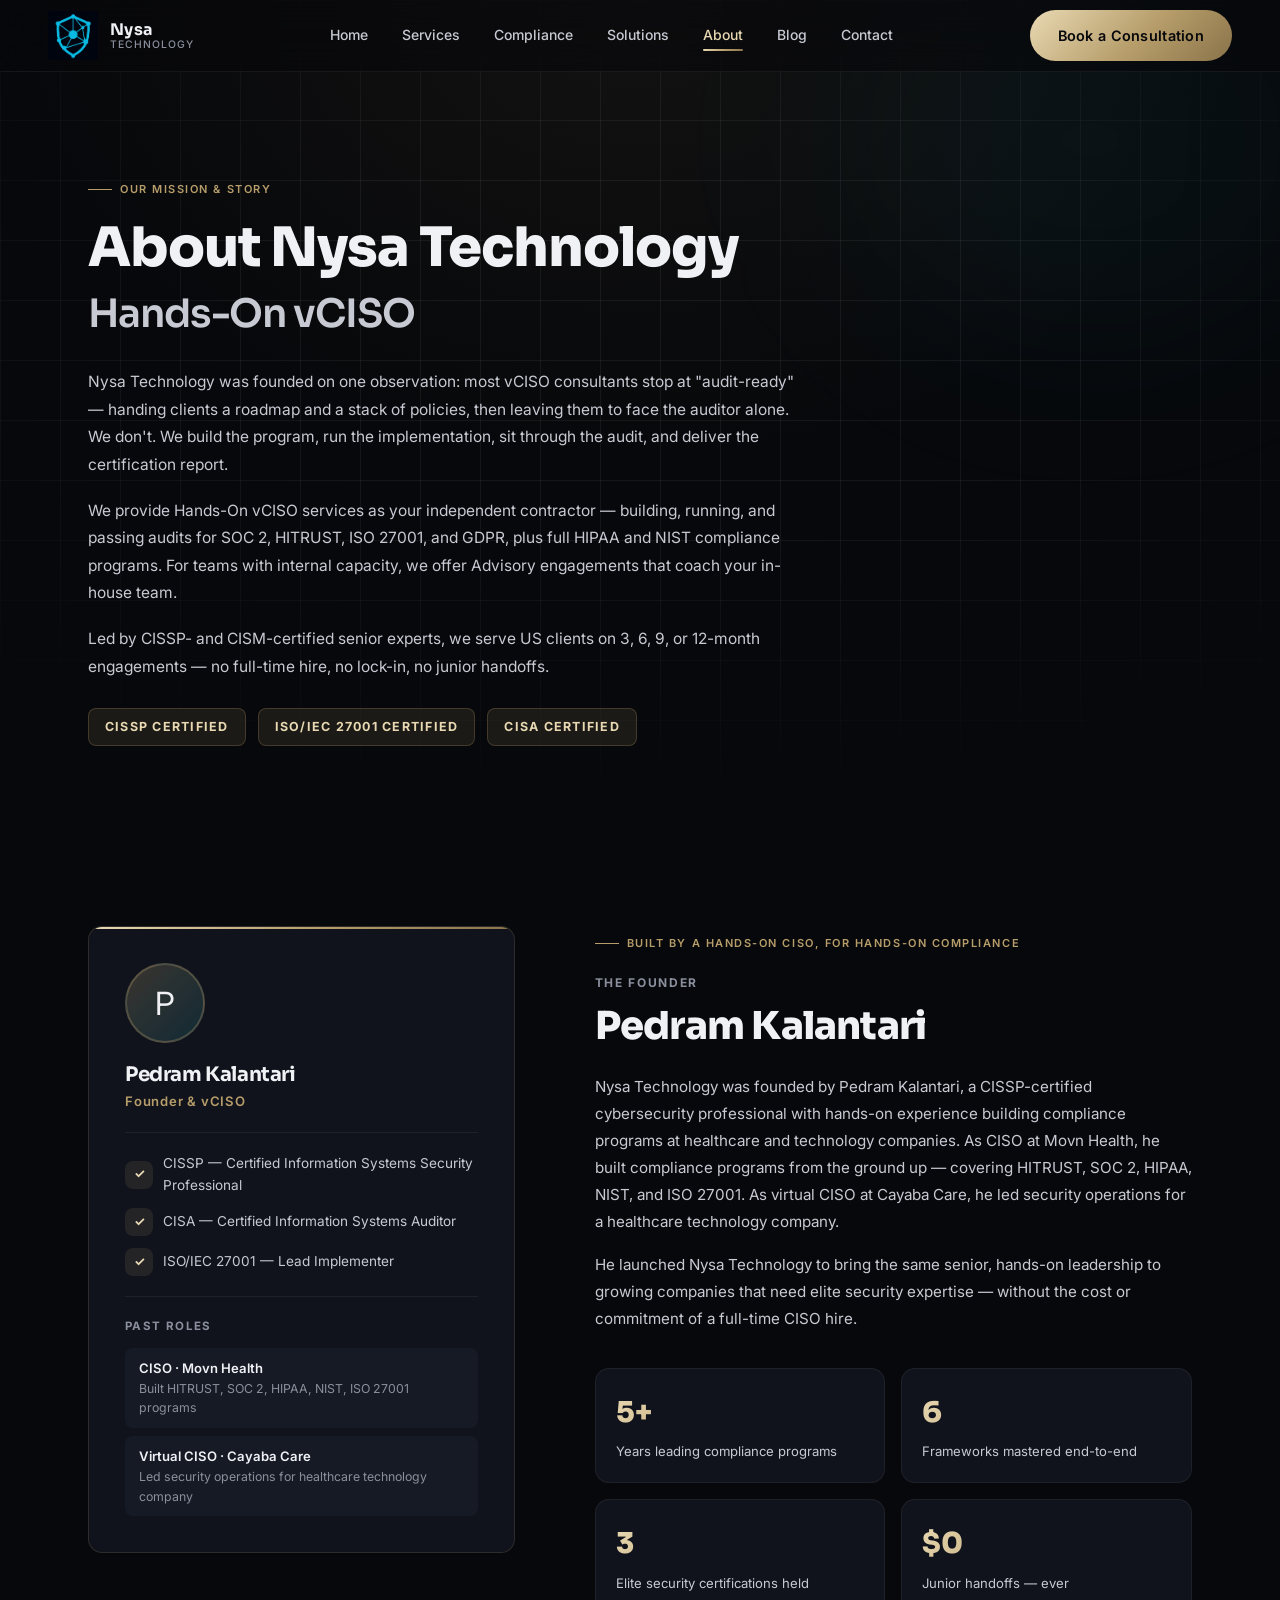
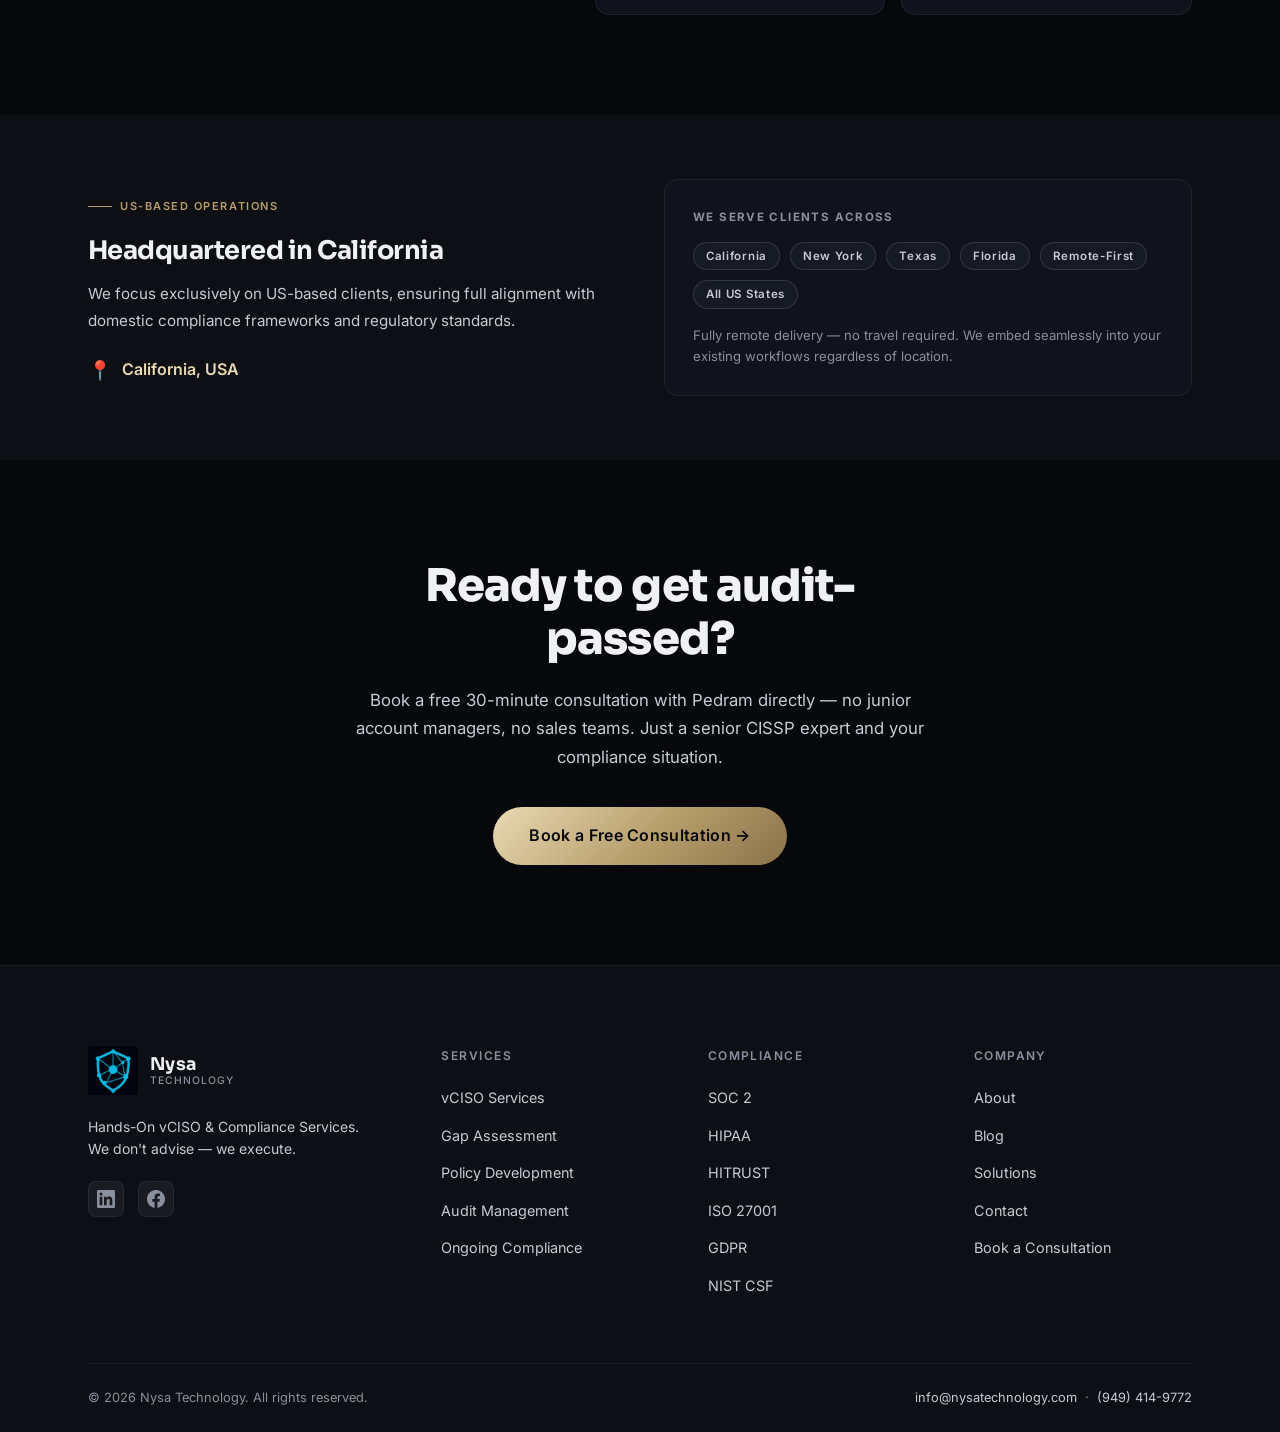
==== about.html @ 3bacd08a "Restore logo.png + keep Google Analytics" ====
<!DOCTYPE html>
<html lang="en">
<head>
<!-- Google tag (gtag.js) -->
<script async src="https://www.googletagmanager.com/gtag/js?id=G-GBKCE5B61Q"></script>
<script>
  window.dataLayer = window.dataLayer || [];
  function gtag(){dataLayer.push(arguments);}
  gtag('js', new Date());
  gtag('config', 'G-GBKCE5B61Q');
</script>
  <meta charset="UTF-8" />
  <meta name="viewport" content="width=device-width, initial-scale=1.0" />
  <title>About Nysa Technology | Hands-On vCISO &amp; Compliance</title>
  <meta name="description" content="Nysa Technology was founded by Pedram Kalantari, CISSP-certified. We build, run, and pass SOC 2, HIPAA, HITRUST, ISO 27001, GDPR, and NIST audits end-to-end." />
  <link rel="stylesheet" href="styles.css" />
  <style>
    .cert-row {
      display: flex;
      gap: 12px;
      flex-wrap: wrap;
      margin-top: 28px;
    }
    .cert-badge {
      display: inline-flex;
      align-items: center;
      gap: 8px;
      padding: 8px 16px;
      border-radius: var(--radius-sm);
      border: 1px solid rgba(182,157,106,0.25);
      background: var(--accent-soft);
      font-size: 0.78rem;
      font-weight: 700;
      letter-spacing: 0.1em;
      text-transform: uppercase;
      color: var(--accent-2);
    }
  </style>
</head>
<body>

<!-- NAV -->
<nav class="nav" id="nav">
  <div class="nav-inner">
    <a href="index.html" class="nav-logo">
      <img src="logo.png" width="50" height="50" alt="Nysa Technology" style="object-fit:contain;border-radius:4px;">
      <div class="nav-logo-text">
        <span class="nav-logo-name">Nysa</span>
        <span class="nav-logo-sub">Technology</span>
      </div>
    </a>
    <div class="nav-links">
            <a href="index.html" class="nav-link">Home</a>
      <a href="services.html" class="nav-link">Services</a>
      <a href="compliance.html" class="nav-link">Compliance</a>
      <a href="partners.html" class="nav-link">Solutions</a>
      <a href="about.html" class="nav-link">About</a>
      <a href="blog.html" class="nav-link">Blog</a>
      <a href="contact.html" class="nav-link">Contact</a>
    </div>
    <div class="nav-cta">
      <a href="https://calendly.com/pedrambk" target="_blank" rel="noopener" class="btn btn-primary">Book a Consultation</a>
    </div>
    <div class="nav-hamburger" id="hamburger">
      <span></span><span></span><span></span>
    </div>
  </div>
</nav>

<div class="nav-mobile" id="mobileNav">
        <a href="index.html" class="nav-link">Home</a>
      <a href="services.html" class="nav-link">Services</a>
      <a href="compliance.html" class="nav-link">Compliance</a>
      <a href="partners.html" class="nav-link">Solutions</a>
      <a href="about.html" class="nav-link">About</a>
      <a href="blog.html" class="nav-link">Blog</a>
      <a href="contact.html" class="nav-link">Contact</a>
  <a href="https://calendly.com/pedrambk" target="_blank" rel="noopener" class="btn btn-primary">Book a Consultation</a>
</div>

<!-- ============================================================
     PAGE HERO
     ============================================================ -->
<div class="page-hero">
  <div class="page-hero-bg"></div>
  <div class="hero-bg-grid"></div>
  <div class="hero-glow" style="width:500px;height:400px;background:rgba(34,211,238,0.04);top:-60px;right:-60px;filter:blur(100px);position:absolute;z-index:0;"></div>
  <div class="container">
    <div class="page-hero-inner" style="max-width:800px;">
      <div class="label reveal">Our Mission &amp; Story</div>
      <h1 class="reveal delay-1" style="font-size:clamp(2rem,4.5vw,3.4rem);font-weight:800;margin-bottom:28px;line-height:1.12;">
        About Nysa Technology<br>
        <span style="color:var(--text-dim);font-weight:600;font-size:0.72em;">Hands-On vCISO</span>
      </h1>
      <div style="display:flex;flex-direction:column;gap:18px;max-width:720px;">
        <p class="reveal delay-2" style="color:var(--text-dim);font-size:0.97rem;line-height:1.78;">Nysa Technology was founded on one observation: most vCISO consultants stop at "audit-ready" — handing clients a roadmap and a stack of policies, then leaving them to face the auditor alone. We don't. We build the program, run the implementation, sit through the audit, and deliver the certification report.</p>
        <p class="reveal delay-3" style="color:var(--text-dim);font-size:0.97rem;line-height:1.78;">We provide Hands-On vCISO services as your independent contractor — building, running, and passing audits for SOC 2, HITRUST, ISO 27001, and GDPR, plus full HIPAA and NIST compliance programs. For teams with internal capacity, we offer Advisory engagements that coach your in-house team.</p>
        <p class="reveal delay-4" style="color:var(--text-dim);font-size:0.97rem;line-height:1.78;">Led by CISSP- and CISM-certified senior experts, we serve US clients on 3, 6, 9, or 12-month engagements — no full-time hire, no lock-in, no junior handoffs.</p>
      </div>
      <div class="cert-row reveal delay-4">
        <span class="cert-badge">CISSP Certified</span>
        <span class="cert-badge">ISO/IEC 27001 Certified</span>
        <span class="cert-badge">CISA Certified</span>
      </div>
    </div>
  </div>
</div>

<!-- ============================================================
     THE FOUNDER
     ============================================================ -->
<section class="section">
  <div class="container">
    <div style="display:grid;grid-template-columns:1fr 1.4fr;gap:80px;align-items:start;">

      <!-- Founder Card -->
      <div class="reveal-left">
        <div style="background:var(--bg-card);border:1px solid rgba(182,157,106,0.18);border-radius:var(--radius);padding:36px;position:relative;overflow:hidden;">
          <div style="position:absolute;top:0;left:0;right:0;height:2px;background:var(--accent-grad);"></div>

          <!-- Avatar placeholder -->
          <div style="width:80px;height:80px;border-radius:50%;background:linear-gradient(135deg,rgba(182,157,106,0.25),rgba(34,211,238,0.12));border:2px solid rgba(182,157,106,0.3);display:flex;align-items:center;justify-content:center;font-size:2rem;margin-bottom:20px;">
            P
          </div>

          <h3 style="font-size:1.25rem;font-weight:700;margin-bottom:4px;">Pedram Kalantari</h3>
          <p style="font-size:0.82rem;color:var(--accent);font-weight:600;letter-spacing:0.06em;margin-bottom:20px;">Founder &amp; vCISO</p>

          <div style="display:flex;flex-direction:column;gap:12px;padding-top:20px;border-top:1px solid var(--line);">
            <div style="display:flex;align-items:center;gap:10px;">
              <div style="width:28px;height:28px;border-radius:var(--radius-sm);background:var(--accent-soft);display:flex;align-items:center;justify-content:center;font-size:0.8rem;color:var(--accent-2);font-weight:700;flex-shrink:0;">✓</div>
              <span style="font-size:0.85rem;color:var(--text-dim);">CISSP — Certified Information Systems Security Professional</span>
            </div>
            <div style="display:flex;align-items:center;gap:10px;">
              <div style="width:28px;height:28px;border-radius:var(--radius-sm);background:var(--accent-soft);display:flex;align-items:center;justify-content:center;font-size:0.8rem;color:var(--accent-2);font-weight:700;flex-shrink:0;">✓</div>
              <span style="font-size:0.85rem;color:var(--text-dim);">CISA — Certified Information Systems Auditor</span>
            </div>
            <div style="display:flex;align-items:center;gap:10px;">
              <div style="width:28px;height:28px;border-radius:var(--radius-sm);background:var(--accent-soft);display:flex;align-items:center;justify-content:center;font-size:0.8rem;color:var(--accent-2);font-weight:700;flex-shrink:0;">✓</div>
              <span style="font-size:0.85rem;color:var(--text-dim);">ISO/IEC 27001 — Lead Implementer</span>
            </div>
          </div>

          <div style="margin-top:20px;padding-top:20px;border-top:1px solid var(--line);">
            <div style="font-size:0.72rem;font-weight:700;letter-spacing:0.12em;text-transform:uppercase;color:var(--muted);margin-bottom:12px;">Past Roles</div>
            <div style="display:flex;flex-direction:column;gap:8px;">
              <div style="background:var(--bg-card-2);border-radius:var(--radius-sm);padding:10px 14px;">
                <div style="font-size:0.82rem;font-weight:600;color:var(--text);">CISO · Movn Health</div>
                <div style="font-size:0.77rem;color:var(--muted);">Built HITRUST, SOC 2, HIPAA, NIST, ISO 27001 programs</div>
              </div>
              <div style="background:var(--bg-card-2);border-radius:var(--radius-sm);padding:10px 14px;">
                <div style="font-size:0.82rem;font-weight:600;color:var(--text);">Virtual CISO · Cayaba Care</div>
                <div style="font-size:0.77rem;color:var(--muted);">Led security operations for healthcare technology company</div>
              </div>
            </div>
          </div>
        </div>
      </div>

      <!-- Story -->
      <div class="reveal-right delay-1">
        <div class="label">Built by a Hands-On CISO, for Hands-On Compliance</div>
        <div style="font-size:0.75rem;font-weight:700;letter-spacing:0.14em;text-transform:uppercase;color:var(--muted);margin-bottom:12px;">The Founder</div>
        <h2 style="font-size:clamp(1.8rem,3vw,2.4rem);font-weight:800;margin-bottom:24px;">Pedram Kalantari</h2>

        <div style="display:flex;flex-direction:column;gap:16px;">
          <p style="color:var(--text-dim);font-size:0.95rem;line-height:1.78;">Nysa Technology was founded by Pedram Kalantari, a CISSP-certified cybersecurity professional with hands-on experience building compliance programs at healthcare and technology companies. As CISO at Movn Health, he built compliance programs from the ground up — covering HITRUST, SOC 2, HIPAA, NIST, and ISO 27001. As virtual CISO at Cayaba Care, he led security operations for a healthcare technology company.</p>
          <p style="color:var(--text-dim);font-size:0.95rem;line-height:1.78;">He launched Nysa Technology to bring the same senior, hands-on leadership to growing companies that need elite security expertise — without the cost or commitment of a full-time CISO hire.</p>
        </div>

        <div style="margin-top:36px;display:grid;grid-template-columns:1fr 1fr;gap:16px;">
          <div style="background:var(--bg-card);border:1px solid var(--line);border-radius:var(--radius);padding:20px;">
            <div style="font-size:1.8rem;font-weight:800;font-family:'Sora',sans-serif;background:var(--accent-grad);-webkit-background-clip:text;-webkit-text-fill-color:transparent;background-clip:text;margin-bottom:6px;">5+</div>
            <div style="font-size:0.82rem;color:var(--text-dim);">Years leading compliance programs</div>
          </div>
          <div style="background:var(--bg-card);border:1px solid var(--line);border-radius:var(--radius);padding:20px;">
            <div style="font-size:1.8rem;font-weight:800;font-family:'Sora',sans-serif;background:var(--accent-grad);-webkit-background-clip:text;-webkit-text-fill-color:transparent;background-clip:text;margin-bottom:6px;">6</div>
            <div style="font-size:0.82rem;color:var(--text-dim);">Frameworks mastered end-to-end</div>
          </div>
          <div style="background:var(--bg-card);border:1px solid var(--line);border-radius:var(--radius);padding:20px;">
            <div style="font-size:1.8rem;font-weight:800;font-family:'Sora',sans-serif;background:var(--accent-grad);-webkit-background-clip:text;-webkit-text-fill-color:transparent;background-clip:text;margin-bottom:6px;">3</div>
            <div style="font-size:0.82rem;color:var(--text-dim);">Elite security certifications held</div>
          </div>
          <div style="background:var(--bg-card);border:1px solid var(--line);border-radius:var(--radius);padding:20px;">
            <div style="font-size:1.8rem;font-weight:800;font-family:'Sora',sans-serif;background:var(--accent-grad);-webkit-background-clip:text;-webkit-text-fill-color:transparent;background-clip:text;margin-bottom:6px;">$0</div>
            <div style="font-size:0.82rem;color:var(--text-dim);">Junior handoffs — ever</div>
          </div>
        </div>
      </div>
    </div>
  </div>
</section>

<!-- ============================================================
     LOCATION
     ============================================================ -->
<section class="section-sm bg-elev">
  <div class="container">
    <div style="display:grid;grid-template-columns:1fr 1fr;gap:48px;align-items:center;">
      <div class="reveal-left">
        <div class="label">US-Based Operations</div>
        <h2 style="font-size:1.6rem;font-weight:700;margin-bottom:16px;">Headquartered in California</h2>
        <p style="color:var(--text-dim);font-size:0.95rem;line-height:1.75;">We focus exclusively on US-based clients, ensuring full alignment with domestic compliance frameworks and regulatory standards.</p>
        <div style="margin-top:20px;display:flex;align-items:center;gap:10px;">
          <span style="font-size:1.2rem;">📍</span>
          <span style="color:var(--accent-2);font-weight:600;">California, USA</span>
        </div>
      </div>
      <div class="reveal-right delay-1">
        <div style="background:var(--bg-card);border:1px solid var(--line);border-radius:var(--radius);padding:28px;">
          <div style="font-size:0.72rem;font-weight:700;letter-spacing:0.12em;text-transform:uppercase;color:var(--muted);margin-bottom:16px;">We Serve Clients Across</div>
          <div style="display:flex;gap:10px;flex-wrap:wrap;">
            <span class="tag">California</span>
            <span class="tag">New York</span>
            <span class="tag">Texas</span>
            <span class="tag">Florida</span>
            <span class="tag">Remote-First</span>
            <span class="tag">All US States</span>
          </div>
          <p style="color:var(--muted);font-size:0.82rem;margin-top:16px;line-height:1.6;">Fully remote delivery — no travel required. We embed seamlessly into your existing workflows regardless of location.</p>
        </div>
      </div>
    </div>
  </div>
</section>

<!-- ============================================================
     FINAL CTA
     ============================================================ -->
<section class="section" style="text-align:center;">
  <div class="container">
    <div style="max-width:600px;margin:0 auto;">
      <h2 class="section-title reveal" style="font-size:clamp(2rem,4vw,2.8rem);">Ready to get audit-passed?</h2>
      <p class="section-sub reveal delay-1" style="text-align:center;margin:0 auto 36px;">Book a free 30-minute consultation with Pedram directly — no junior account managers, no sales teams. Just a senior CISSP expert and your compliance situation.</p>
      <div class="reveal delay-2">
        <a href="https://calendly.com/pedrambk" target="_blank" rel="noopener" class="btn btn-primary" style="font-size:1rem;padding:16px 36px;">Book a Free Consultation →</a>
      </div>
    </div>
  </div>
</section>

<!-- FOOTER -->
<footer class="footer">
  <div class="container">
    <div class="footer-top">
      <div class="footer-brand">
        <div class="footer-logo">
          <img src="logo.png" width="50" height="50" alt="Nysa Technology" style="object-fit:contain;border-radius:4px;">
          <div class="footer-logo-text nav-logo-text">
            <span class="nav-logo-name">Nysa</span>
            <span class="nav-logo-sub">Technology</span>
          </div>
        </div>
        <p class="footer-tagline">Hands-On vCISO &amp; Compliance Services. We don't advise — we execute.</p>
        <div class="footer-social">
          <a href="https://www.linkedin.com/company/nysatech" target="_blank" rel="noopener" aria-label="LinkedIn" class="social-icon">
            <svg width="18" height="18" viewBox="0 0 24 24" fill="currentColor"><path d="M20.447 20.452h-3.554v-5.569c0-1.328-.027-3.037-1.852-3.037-1.853 0-2.136 1.445-2.136 2.939v5.667H9.351V9h3.414v1.561h.046c.477-.9 1.637-1.85 3.37-1.85 3.601 0 4.267 2.37 4.267 5.455v6.286zM5.337 7.433a2.062 2.062 0 0 1-2.063-2.065 2.064 2.064 0 1 1 2.063 2.065zm1.782 13.019H3.555V9h3.564v11.452zM22.225 0H1.771C.792 0 0 .774 0 1.729v20.542C0 23.227.792 24 1.771 24h20.451C23.2 24 24 23.227 24 22.271V1.729C24 .774 23.2 0 22.222 0h.003z"/></svg>
          </a>
          <a href="#" aria-label="Facebook" class="social-icon">
            <svg width="18" height="18" viewBox="0 0 24 24" fill="currentColor"><path d="M24 12.073c0-6.627-5.373-12-12-12s-12 5.373-12 12c0 5.99 4.388 10.954 10.125 11.854v-8.385H7.078v-3.47h3.047V9.43c0-3.007 1.792-4.669 4.533-4.669 1.312 0 2.686.235 2.686.235v2.953H15.83c-1.491 0-1.956.925-1.956 1.874v2.25h3.328l-.532 3.47h-2.796v8.385C19.612 23.027 24 18.062 24 12.073z"/></svg>
          </a>
        </div>
      </div>
      <div class="footer-col">
        <div class="footer-col-title">Services</div>
        <ul>
          <li><a href="services.html">vCISO Services</a></li>
          <li><a href="services.html">Gap Assessment</a></li>
          <li><a href="services.html">Policy Development</a></li>
          <li><a href="services.html">Audit Management</a></li>
          <li><a href="services.html">Ongoing Compliance</a></li>
        </ul>
      </div>
      <div class="footer-col">
        <div class="footer-col-title">Compliance</div>
        <ul>
          <li><a href="compliance.html">SOC 2</a></li>
          <li><a href="compliance.html">HIPAA</a></li>
          <li><a href="compliance.html">HITRUST</a></li>
          <li><a href="compliance.html">ISO 27001</a></li>
          <li><a href="compliance.html">GDPR</a></li>
          <li><a href="compliance.html">NIST CSF</a></li>
        </ul>
      </div>
      <div class="footer-col">
        <div class="footer-col-title">Company</div>
        <ul>
          <li><a href="about.html">About</a></li>
          <li><a href="blog.html">Blog</a></li>
          <li><a href="partners.html">Solutions</a></li>
          <li><a href="contact.html">Contact</a></li>
          <li><a href="https://calendly.com/pedrambk" target="_blank" rel="noopener">Book a Consultation</a></li>
        </ul>
      </div>
    </div>
    <div class="footer-bottom">
      <p class="footer-copy">© 2026 Nysa Technology. All rights reserved.</p>
      <p class="footer-contact">
        <a href="mailto:info@nysatechnology.com">info@nysatechnology.com</a>
        &nbsp;·&nbsp;
        <a href="tel:9494149772">(949) 414-9772</a>
      </p>
    </div>
  </div>
</footer>

<script src="main.js"></script>
</body>
</html>
---- styles.css ----
/* =============================================
   NYSA TECHNOLOGY — SHARED STYLES
   ============================================= */

@import url('https://fonts.googleapis.com/css2?family=Sora:wght@400;600;700;800&family=Inter:wght@300;400;500;600&display=swap');

:root {
  --bg: #07080b;
  --bg-elev: #0d0f15;
  --bg-card: #10131c;
  --bg-card-2: #161a25;
  --line: rgba(255,255,255,0.06);
  --line-strong: rgba(255,255,255,0.12);
  --text: #f0f1f5;
  --text-dim: #c7cad3;
  --muted: #8a8f9d;
  --accent: #b69d6a;
  --accent-2: #e9d9b3;
  --accent-soft: rgba(182,157,106,0.12);
  --accent-grad: linear-gradient(135deg, #e9d9b3 0%, #b69d6a 55%, #8a734a 100%);
  --cyan: #22d3ee;
  --radius: 14px;
  --radius-sm: 8px;
  --ease: cubic-bezier(0.2,0.7,0.2,1);
  --maxw: 1200px;
}

*, *::before, *::after { box-sizing: border-box; margin: 0; padding: 0; }

html { scroll-behavior: smooth; font-size: 16px; }

body {
  background: var(--bg);
  color: var(--text);
  font-family: 'Inter', sans-serif;
  font-weight: 400;
  line-height: 1.6;
  overflow-x: hidden;
}

h1,h2,h3,h4,h5,h6 {
  font-family: 'Sora', sans-serif;
  line-height: 1.18;
  letter-spacing: -0.02em;
}

a { color: inherit; text-decoration: none; }
img { max-width: 100%; display: block; }
button { cursor: pointer; border: none; background: none; font-family: inherit; }
ul { list-style: none; }

/* =============================================
   UTILITY
   ============================================= */
.container {
  max-width: var(--maxw);
  margin: 0 auto;
  padding: 0 48px;
}

.section { padding: 100px 0; }
.section-sm { padding: 64px 0; }

.label {
  display: inline-flex;
  align-items: center;
  gap: 8px;
  font-family: 'Inter', sans-serif;
  font-size: 11px;
  font-weight: 600;
  letter-spacing: 0.14em;
  text-transform: uppercase;
  color: var(--accent);
  margin-bottom: 20px;
}
.label::before {
  content: '';
  display: inline-block;
  width: 24px;
  height: 1px;
  background: var(--accent);
}

.section-title {
  font-size: clamp(2rem, 4vw, 3rem);
  font-weight: 800;
  color: var(--text);
  margin-bottom: 20px;
}

.section-sub {
  font-size: 1.05rem;
  color: var(--text-dim);
  max-width: 680px;
  line-height: 1.7;
}

.gold { color: var(--accent-2); }
.gold-grad {
  background: var(--accent-grad);
  -webkit-background-clip: text;
  -webkit-text-fill-color: transparent;
  background-clip: text;
}
.cyan { color: var(--cyan); }

/* =============================================
   BUTTONS
   ============================================= */
.btn {
  display: inline-flex;
  align-items: center;
  gap: 8px;
  padding: 14px 28px;
  border-radius: 50px;
  font-family: 'Inter', sans-serif;
  font-size: 0.9rem;
  font-weight: 600;
  letter-spacing: 0.02em;
  transition: all 0.3s var(--ease);
  position: relative;
  overflow: hidden;
}

.btn-primary {
  background: var(--accent-grad);
  color: #07080b;
}
.btn-primary:hover {
  transform: translateY(-2px);
  box-shadow: 0 12px 36px rgba(182,157,106,0.35);
}

.btn-ghost {
  border: 1px solid var(--line-strong);
  color: var(--text-dim);
  background: transparent;
}
.btn-ghost:hover {
  border-color: var(--accent);
  color: var(--accent-2);
  transform: translateY(-2px);
  box-shadow: 0 8px 24px rgba(182,157,106,0.12);
}

.btn-outline {
  border: 1px solid var(--accent);
  color: var(--accent-2);
  background: transparent;
}
.btn-outline:hover {
  background: var(--accent-soft);
  transform: translateY(-2px);
  box-shadow: 0 8px 24px rgba(182,157,106,0.18);
}

/* =============================================
   NAVIGATION
   ============================================= */
.nav {
  position: fixed;
  top: 0; left: 0; right: 0;
  z-index: 1000;
  height: 72px;
  display: flex;
  align-items: center;
  padding: 0 48px;
  border-bottom: 1px solid var(--line);
  background: rgba(7,8,11,0.6);
  backdrop-filter: blur(20px);
  -webkit-backdrop-filter: blur(20px);
  transition: background 0.4s var(--ease), border-color 0.4s var(--ease);
}

.nav.scrolled {
  background: rgba(7,8,11,0.95);
  border-color: var(--line-strong);
}

.nav-inner {
  display: flex;
  align-items: center;
  width: 100%;
  max-width: var(--maxw);
  margin: 0 auto;
}

.nav-logo {
  display: flex;
  align-items: center;
  gap: 12px;
  flex-shrink: 0;
  text-decoration: none;
}

.nav-logo svg { width: 36px; height: 36px; }

.nav-logo-text {
  display: flex;
  flex-direction: column;
  line-height: 1.1;
}

.nav-logo-name {
  font-family: 'Sora', sans-serif;
  font-weight: 700;
  font-size: 1rem;
  color: var(--text);
  letter-spacing: 0.02em;
}

.nav-logo-sub {
  font-family: 'Inter', sans-serif;
  font-size: 0.65rem;
  font-weight: 500;
  color: var(--muted);
  letter-spacing: 0.1em;
  text-transform: uppercase;
}

.nav-links {
  display: flex;
  align-items: center;
  gap: 2px;
  margin: 0 auto;
}

.nav-link {
  font-family: 'Inter', sans-serif;
  font-size: 0.875rem;
  font-weight: 500;
  color: var(--text-dim);
  padding: 8px 16px;
  border-radius: var(--radius-sm);
  transition: color 0.2s, background 0.2s;
  position: relative;
}

.nav-link::after {
  content: '';
  position: absolute;
  bottom: 4px;
  left: 50%;
  transform: translateX(-50%);
  width: 0;
  height: 2px;
  background: var(--accent-grad);
  border-radius: 2px;
  transition: width 0.3s var(--ease);
}

.nav-link:hover { color: var(--text); background: var(--line); }

.nav-link.active { color: var(--accent-2); }
.nav-link.active::after { width: calc(100% - 32px); }

.nav-cta { flex-shrink: 0; }

/* Hamburger */
.nav-hamburger {
  display: none;
  flex-direction: column;
  gap: 5px;
  padding: 8px;
  margin-left: auto;
  cursor: pointer;
}

.nav-hamburger span {
  display: block;
  width: 24px;
  height: 2px;
  background: var(--text-dim);
  border-radius: 2px;
  transition: all 0.3s var(--ease);
}

.nav-hamburger.open span:nth-child(1) { transform: translateY(7px) rotate(45deg); }
.nav-hamburger.open span:nth-child(2) { opacity: 0; }
.nav-hamburger.open span:nth-child(3) { transform: translateY(-7px) rotate(-45deg); }

.nav-mobile {
  display: none;
  position: fixed;
  top: 72px; left: 0; right: 0;
  background: rgba(13,15,21,0.97);
  backdrop-filter: blur(20px);
  border-bottom: 1px solid var(--line-strong);
  padding: 24px 32px;
  flex-direction: column;
  gap: 4px;
  z-index: 999;
}

.nav-mobile.open { display: flex; }
.nav-mobile .nav-link { font-size: 1rem; padding: 12px 16px; }
.nav-mobile .btn { margin-top: 12px; justify-content: center; }

/* =============================================
   FOOTER
   ============================================= */
.footer {
  background: var(--bg-elev);
  border-top: 1px solid var(--line);
  padding: 80px 0 0;
}

.footer-top {
  display: grid;
  grid-template-columns: 1.4fr 1fr 1fr 1fr;
  gap: 48px;
  padding-bottom: 64px;
  border-bottom: 1px solid var(--line);
}

.footer-brand { display: flex; flex-direction: column; gap: 20px; }

.footer-logo { display: flex; align-items: center; gap: 12px; }
.footer-logo svg { width: 38px; height: 38px; }
.footer-logo-text .nav-logo-name { font-size: 1.1rem; }

.footer-tagline {
  font-size: 0.875rem;
  color: var(--text-dim);
  line-height: 1.6;
  max-width: 280px;
}

.footer-col-title {
  font-family: 'Inter', sans-serif;
  font-size: 0.75rem;
  font-weight: 600;
  letter-spacing: 0.12em;
  text-transform: uppercase;
  color: var(--muted);
  margin-bottom: 20px;
}

.footer-col ul { display: flex; flex-direction: column; gap: 12px; }

.footer-col ul li a {
  font-size: 0.9rem;
  color: var(--text-dim);
  transition: color 0.2s;
}
.footer-col ul li a:hover { color: var(--accent-2); }

.footer-bottom {
  display: flex;
  align-items: center;
  justify-content: space-between;
  padding: 24px 0;
  gap: 16px;
}

.footer-copy { font-size: 0.8rem; color: var(--muted); }
.footer-contact { font-size: 0.8rem; color: var(--muted); }
.footer-contact a { color: var(--text-dim); transition: color 0.2s; }
.footer-contact a:hover { color: var(--accent-2); }
.footer-social { display: flex; gap: 14px; align-items: center; margin-bottom: 20px; }
.social-icon { display: flex; align-items: center; justify-content: center; width: 36px; height: 36px; border-radius: 8px; background: rgba(255,255,255,0.05); border: 1px solid var(--line); color: var(--muted); transition: all 0.2s; }
.social-icon:hover { background: rgba(182,157,106,0.12); border-color: var(--accent); color: var(--accent); }

/* =============================================
   REVEAL ANIMATIONS
   ============================================= */
.reveal, .reveal-left, .reveal-right {
  opacity: 0;
  transition: opacity 0.7s var(--ease), transform 0.7s var(--ease);
}
.reveal { transform: translateY(40px); }
.reveal-left { transform: translateX(-40px); }
.reveal-right { transform: translateX(40px); }

.reveal.revealed,
.reveal-left.revealed,
.reveal-right.revealed {
  opacity: 1;
  transform: none;
}

.delay-1 { transition-delay: 0.1s; }
.delay-2 { transition-delay: 0.2s; }
.delay-3 { transition-delay: 0.3s; }
.delay-4 { transition-delay: 0.4s; }

/* =============================================
   CARDS
   ============================================= */
.card {
  background: var(--bg-card);
  border: 1px solid var(--line);
  border-radius: var(--radius);
  padding: 32px;
  transition: transform 0.35s var(--ease), border-color 0.35s, box-shadow 0.35s;
  position: relative;
  overflow: hidden;
}

.card::before {
  content: '';
  position: absolute;
  top: 0; left: 0; right: 0;
  height: 2px;
  background: var(--accent-grad);
  transform: scaleX(0);
  transform-origin: left;
  transition: transform 0.35s var(--ease);
}

.card:hover {
  transform: translateY(-6px);
  border-color: var(--line-strong);
  box-shadow: 0 20px 60px rgba(0,0,0,0.4);
}
.card:hover::before { transform: scaleX(1); }

/* =============================================
   TAGS / BADGES
   ============================================= */
.tag {
  display: inline-flex;
  align-items: center;
  padding: 4px 12px;
  border-radius: 50px;
  font-size: 0.72rem;
  font-weight: 600;
  letter-spacing: 0.06em;
  border: 1px solid var(--line-strong);
  color: var(--text-dim);
  background: var(--bg-card-2);
}

.tag-gold {
  border-color: rgba(182,157,106,0.3);
  color: var(--accent-2);
  background: var(--accent-soft);
}

.tag-cyan {
  border-color: rgba(34,211,238,0.2);
  color: var(--cyan);
  background: rgba(34,211,238,0.06);
}

.badge {
  display: inline-flex;
  align-items: center;
  gap: 6px;
  padding: 6px 14px;
  border-radius: 50px;
  font-size: 0.72rem;
  font-weight: 700;
  letter-spacing: 0.1em;
  text-transform: uppercase;
}

.badge-gold {
  background: var(--accent-soft);
  color: var(--accent-2);
  border: 1px solid rgba(182,157,106,0.25);
}

.badge-cyan {
  background: rgba(34,211,238,0.07);
  color: var(--cyan);
  border: 1px solid rgba(34,211,238,0.2);
}

/* =============================================
   HERO SHARED
   ============================================= */
.hero {
  padding-top: 72px;
  min-height: 100vh;
  display: flex;
  align-items: center;
  position: relative;
  overflow: hidden;
}

.hero-inner {
  position: relative;
  z-index: 2;
  width: 100%;
  padding: 80px 0;
}

.hero-bg-grid {
  position: absolute;
  inset: 0;
  background-image:
    linear-gradient(var(--line) 1px, transparent 1px),
    linear-gradient(90deg, var(--line) 1px, transparent 1px);
  background-size: 60px 60px;
  mask-image: radial-gradient(ellipse 80% 60% at 50% 40%, black 40%, transparent 100%);
  z-index: 0;
}

.hero-glow {
  position: absolute;
  border-radius: 50%;
  filter: blur(120px);
  pointer-events: none;
  z-index: 0;
}

/* =============================================
   DIVIDER
   ============================================= */
.divider { height: 1px; background: var(--line); }

/* =============================================
   CHECKLIST
   ============================================= */
.checklist { display: flex; flex-direction: column; gap: 14px; }

.checklist li {
  display: flex;
  align-items: flex-start;
  gap: 12px;
  font-size: 0.95rem;
  color: var(--text-dim);
}

.checklist li::before {
  content: '✓';
  display: inline-flex;
  align-items: center;
  justify-content: center;
  width: 22px;
  height: 22px;
  min-width: 22px;
  border-radius: 50%;
  background: rgba(34,211,238,0.1);
  color: var(--cyan);
  font-size: 0.7rem;
  font-weight: 700;
  margin-top: 1px;
}

/* =============================================
   FAQ ACCORDION
   ============================================= */
.faq-item {
  border: 1px solid var(--line);
  border-radius: var(--radius);
  overflow: hidden;
  margin-bottom: 12px;
  background: var(--bg-card);
  transition: border-color 0.3s;
}

.faq-item.open { border-color: rgba(182,157,106,0.25); }

.faq-question {
  display: flex;
  align-items: center;
  justify-content: space-between;
  padding: 22px 28px;
  font-family: 'Inter', sans-serif;
  font-size: 0.97rem;
  font-weight: 500;
  color: var(--text);
  cursor: pointer;
  gap: 16px;
  transition: color 0.2s;
}

.faq-question:hover { color: var(--accent-2); }

.faq-icon {
  width: 24px;
  height: 24px;
  min-width: 24px;
  border-radius: 50%;
  border: 1px solid var(--line-strong);
  display: flex;
  align-items: center;
  justify-content: center;
  font-size: 1.1rem;
  color: var(--accent);
  transition: transform 0.3s var(--ease), background 0.3s, border-color 0.3s;
  line-height: 1;
}

.faq-item.open .faq-icon {
  transform: rotate(45deg);
  background: var(--accent-soft);
  border-color: rgba(182,157,106,0.3);
}

.faq-answer {
  max-height: 0;
  overflow: hidden;
  transition: max-height 0.4s var(--ease);
}

.faq-answer-inner {
  padding: 0 28px 24px;
  font-size: 0.9rem;
  color: var(--text-dim);
  line-height: 1.75;
}

/* =============================================
   STEP NUMBERS
   ============================================= */
.step-num {
  width: 48px;
  height: 48px;
  border-radius: 50%;
  background: var(--accent-soft);
  border: 1px solid rgba(182,157,106,0.25);
  display: flex;
  align-items: center;
  justify-content: center;
  font-family: 'Sora', sans-serif;
  font-size: 1.1rem;
  font-weight: 700;
  color: var(--accent-2);
  flex-shrink: 0;
  margin-bottom: 20px;
}

/* =============================================
   FRAMEWORK ICON
   ============================================= */
.fw-icon {
  width: 48px;
  height: 48px;
  border-radius: var(--radius-sm);
  background: var(--accent-soft);
  border: 1px solid rgba(182,157,106,0.2);
  display: flex;
  align-items: center;
  justify-content: center;
  font-size: 1.4rem;
  margin-bottom: 20px;
}

/* =============================================
   FEATURE LIST
   ============================================= */
.feature-list { display: flex; flex-direction: column; gap: 18px; margin: 28px 0; }

.feature-item { display: flex; gap: 14px; align-items: flex-start; }

.feature-icon {
  width: 32px;
  height: 32px;
  min-width: 32px;
  border-radius: var(--radius-sm);
  background: rgba(34,211,238,0.08);
  border: 1px solid rgba(34,211,238,0.15);
  display: flex;
  align-items: center;
  justify-content: center;
  font-size: 0.85rem;
  color: var(--cyan);
  margin-top: 2px;
}

.feature-text strong {
  display: block;
  font-size: 0.9rem;
  font-weight: 600;
  color: var(--text);
  margin-bottom: 3px;
}

.feature-text span {
  font-size: 0.85rem;
  color: var(--muted);
  line-height: 1.55;
}

/* =============================================
   CONTACT FORM
   ============================================= */
.form-group { display: flex; flex-direction: column; gap: 8px; }

.form-group label {
  font-size: 0.82rem;
  font-weight: 600;
  color: var(--text-dim);
  letter-spacing: 0.04em;
}

.form-group input,
.form-group textarea {
  background: var(--bg-card-2);
  border: 1px solid var(--line-strong);
  border-radius: var(--radius-sm);
  padding: 14px 18px;
  font-family: 'Inter', sans-serif;
  font-size: 0.9rem;
  color: var(--text);
  transition: border-color 0.25s, box-shadow 0.25s;
  outline: none;
  width: 100%;
}

.form-group input::placeholder,
.form-group textarea::placeholder { color: var(--muted); }

.form-group input:focus,
.form-group textarea:focus {
  border-color: var(--accent);
  box-shadow: 0 0 0 3px rgba(182,157,106,0.1);
}

.form-group textarea { resize: vertical; min-height: 130px; }

/* =============================================
   GREEN DOT BADGE
   ============================================= */
.live-badge {
  display: inline-flex;
  align-items: center;
  gap: 8px;
  padding: 7px 16px;
  border-radius: 50px;
  background: rgba(16,185,129,0.08);
  border: 1px solid rgba(16,185,129,0.2);
  font-size: 0.8rem;
  font-weight: 500;
  color: #34d399;
}

.live-dot {
  width: 8px;
  height: 8px;
  border-radius: 50%;
  background: #10b981;
  box-shadow: 0 0 0 0 rgba(16,185,129,0.4);
  animation: pulse 2s infinite;
}

@keyframes pulse {
  0% { box-shadow: 0 0 0 0 rgba(16,185,129,0.4); }
  70% { box-shadow: 0 0 0 8px rgba(16,185,129,0); }
  100% { box-shadow: 0 0 0 0 rgba(16,185,129,0); }
}

/* =============================================
   CASE STUDY CARDS
   ============================================= */
.case-grid {
  display: grid;
  grid-template-columns: repeat(3, 1fr);
  gap: 24px;
}

.case-card {
  background: var(--bg-card);
  border: 1px solid var(--line);
  border-radius: var(--radius);
  padding: 28px;
  transition: transform 0.35s var(--ease), border-color 0.35s, box-shadow 0.35s;
  display: flex;
  flex-direction: column;
  gap: 14px;
}

.case-card:hover {
  transform: translateY(-5px);
  border-color: var(--line-strong);
  box-shadow: 0 16px 48px rgba(0,0,0,0.4);
}

.case-emoji { font-size: 2rem; }

.case-meta {
  font-size: 0.78rem;
  font-weight: 600;
  color: var(--muted);
  letter-spacing: 0.06em;
  text-transform: uppercase;
}

.case-desc {
  font-size: 0.88rem;
  color: var(--text-dim);
  line-height: 1.65;
  flex: 1;
}

.case-result {
  margin-top: auto;
  padding-top: 16px;
  border-top: 1px solid var(--line);
  font-size: 0.78rem;
  color: var(--muted);
}

.case-result strong {
  color: var(--accent-2);
  display: block;
  font-size: 0.82rem;
  margin-bottom: 2px;
}

/* =============================================
   GRID UTILITIES
   ============================================= */
.grid-2 { display: grid; grid-template-columns: 1fr 1fr; gap: 28px; }
.grid-3 { display: grid; grid-template-columns: repeat(3, 1fr); gap: 24px; }
.grid-4 { display: grid; grid-template-columns: repeat(4, 1fr); gap: 20px; }

/* =============================================
   SECTION BG VARIANTS
   ============================================= */
.bg-elev { background: var(--bg-elev); }
.bg-card-bg { background: var(--bg-card); }

/* =============================================
   PILLAR CARDS
   ============================================= */
.pillar-num {
  font-family: 'Sora', sans-serif;
  font-size: 3rem;
  font-weight: 800;
  line-height: 1;
  background: var(--accent-grad);
  -webkit-background-clip: text;
  -webkit-text-fill-color: transparent;
  background-clip: text;
  margin-bottom: 16px;
  opacity: 0.35;
}

/* =============================================
   HERO PAGE VARIANTS (non-home)
   ============================================= */
.page-hero {
  padding-top: 72px;
  min-height: auto;
  position: relative;
  overflow: hidden;
}

.page-hero-inner {
  padding: 100px 0 80px;
  position: relative;
  z-index: 2;
}

.page-hero-bg {
  position: absolute;
  inset: 0;
  background: radial-gradient(ellipse 70% 80% at 50% 0%, rgba(182,157,106,0.07) 0%, transparent 70%);
  z-index: 0;
}

/* =============================================
   RESPONSIVE
   ============================================= */
@media (max-width: 1024px) {
  .container { padding: 0 32px; }
  .nav { padding: 0 32px; }
  .footer-top { grid-template-columns: 1fr 1fr; gap: 40px; }
  .case-grid { grid-template-columns: 1fr 1fr; }
}

@media (max-width: 768px) {
  .container { padding: 0 20px; }
  .nav { padding: 0 20px; }
  .section { padding: 72px 0; }

  .nav-links, .nav-cta { display: none; }
  .nav-hamburger { display: flex; }

  .grid-2, .grid-3, .grid-4 { grid-template-columns: 1fr; }
  .case-grid { grid-template-columns: 1fr; }

  .footer-top { grid-template-columns: 1fr; gap: 32px; }
  .footer-bottom { flex-direction: column; align-items: flex-start; gap: 8px; }

  .section-title { font-size: 1.75rem; }
  .hero-inner { padding: 60px 0; }
  .page-hero-inner { padding: 72px 0 56px; }
}

@media (max-width: 480px) {
  .btn { padding: 12px 22px; font-size: 0.85rem; }
}
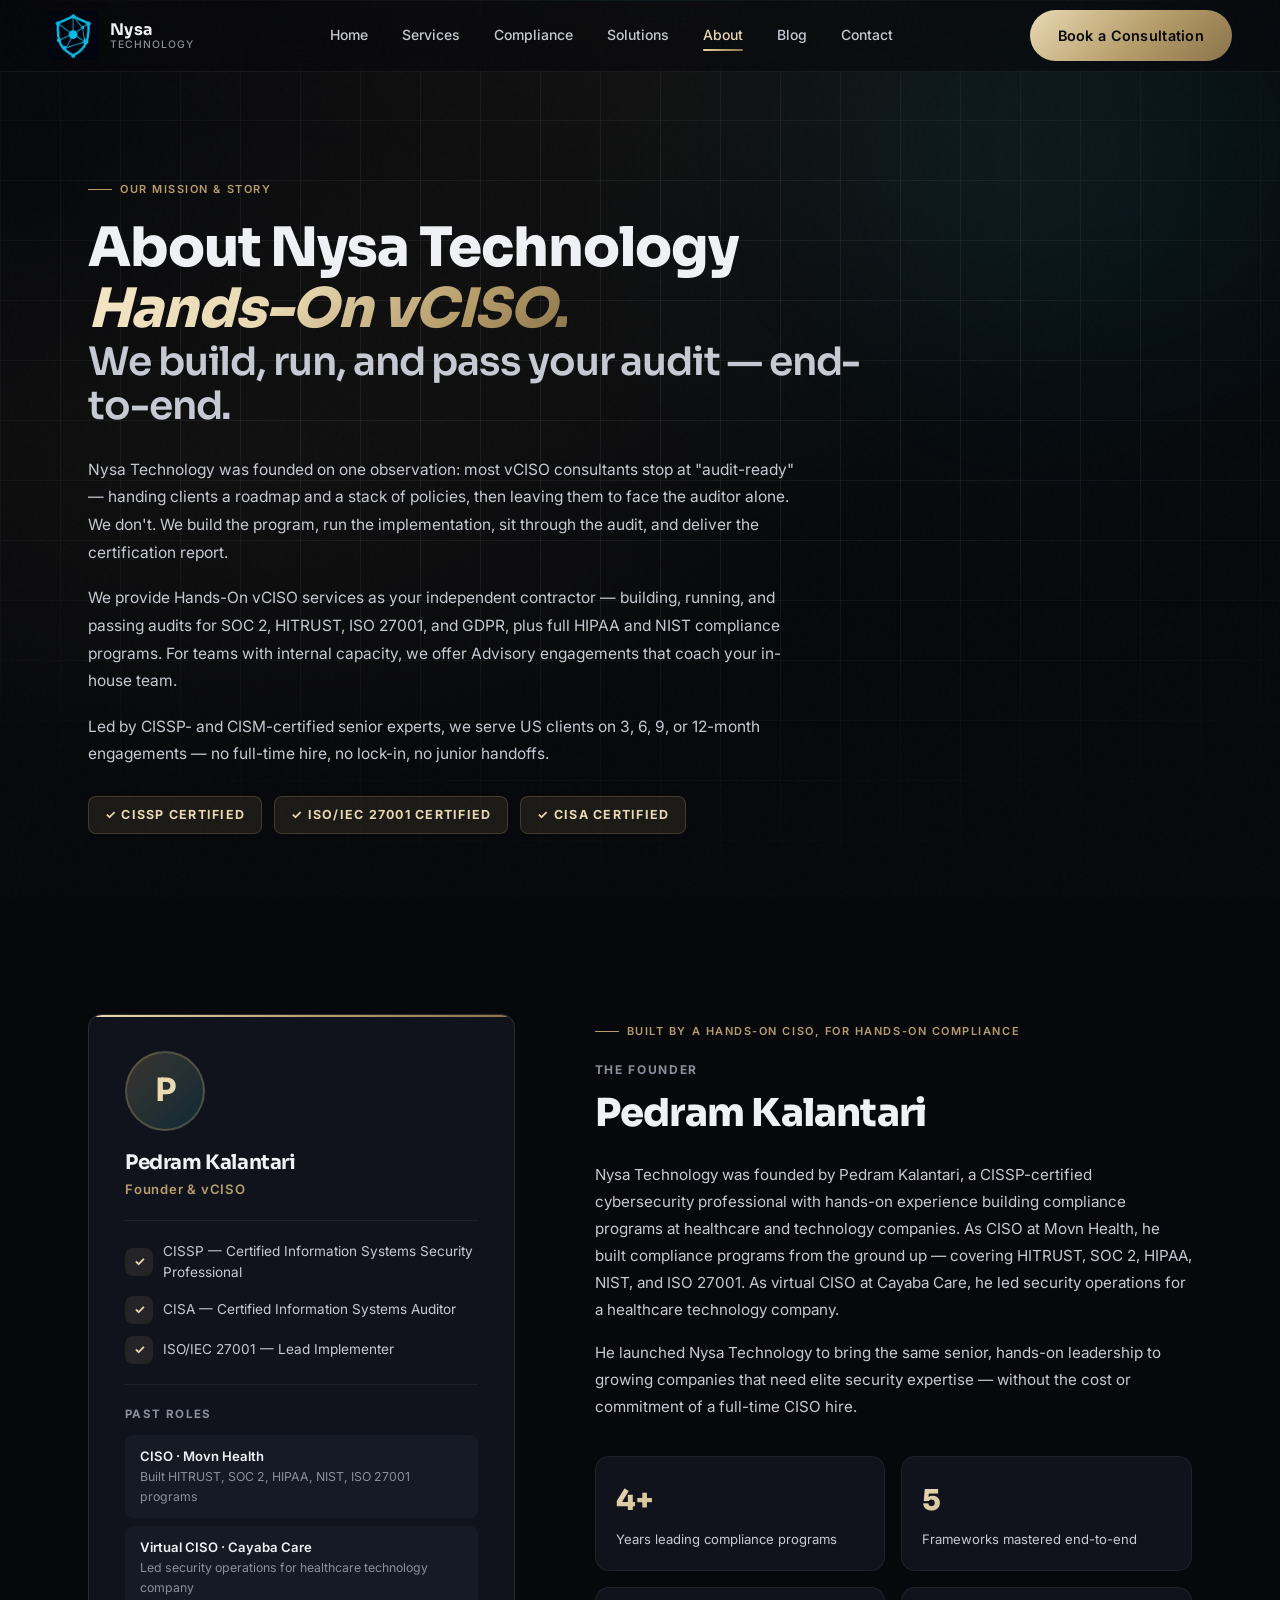
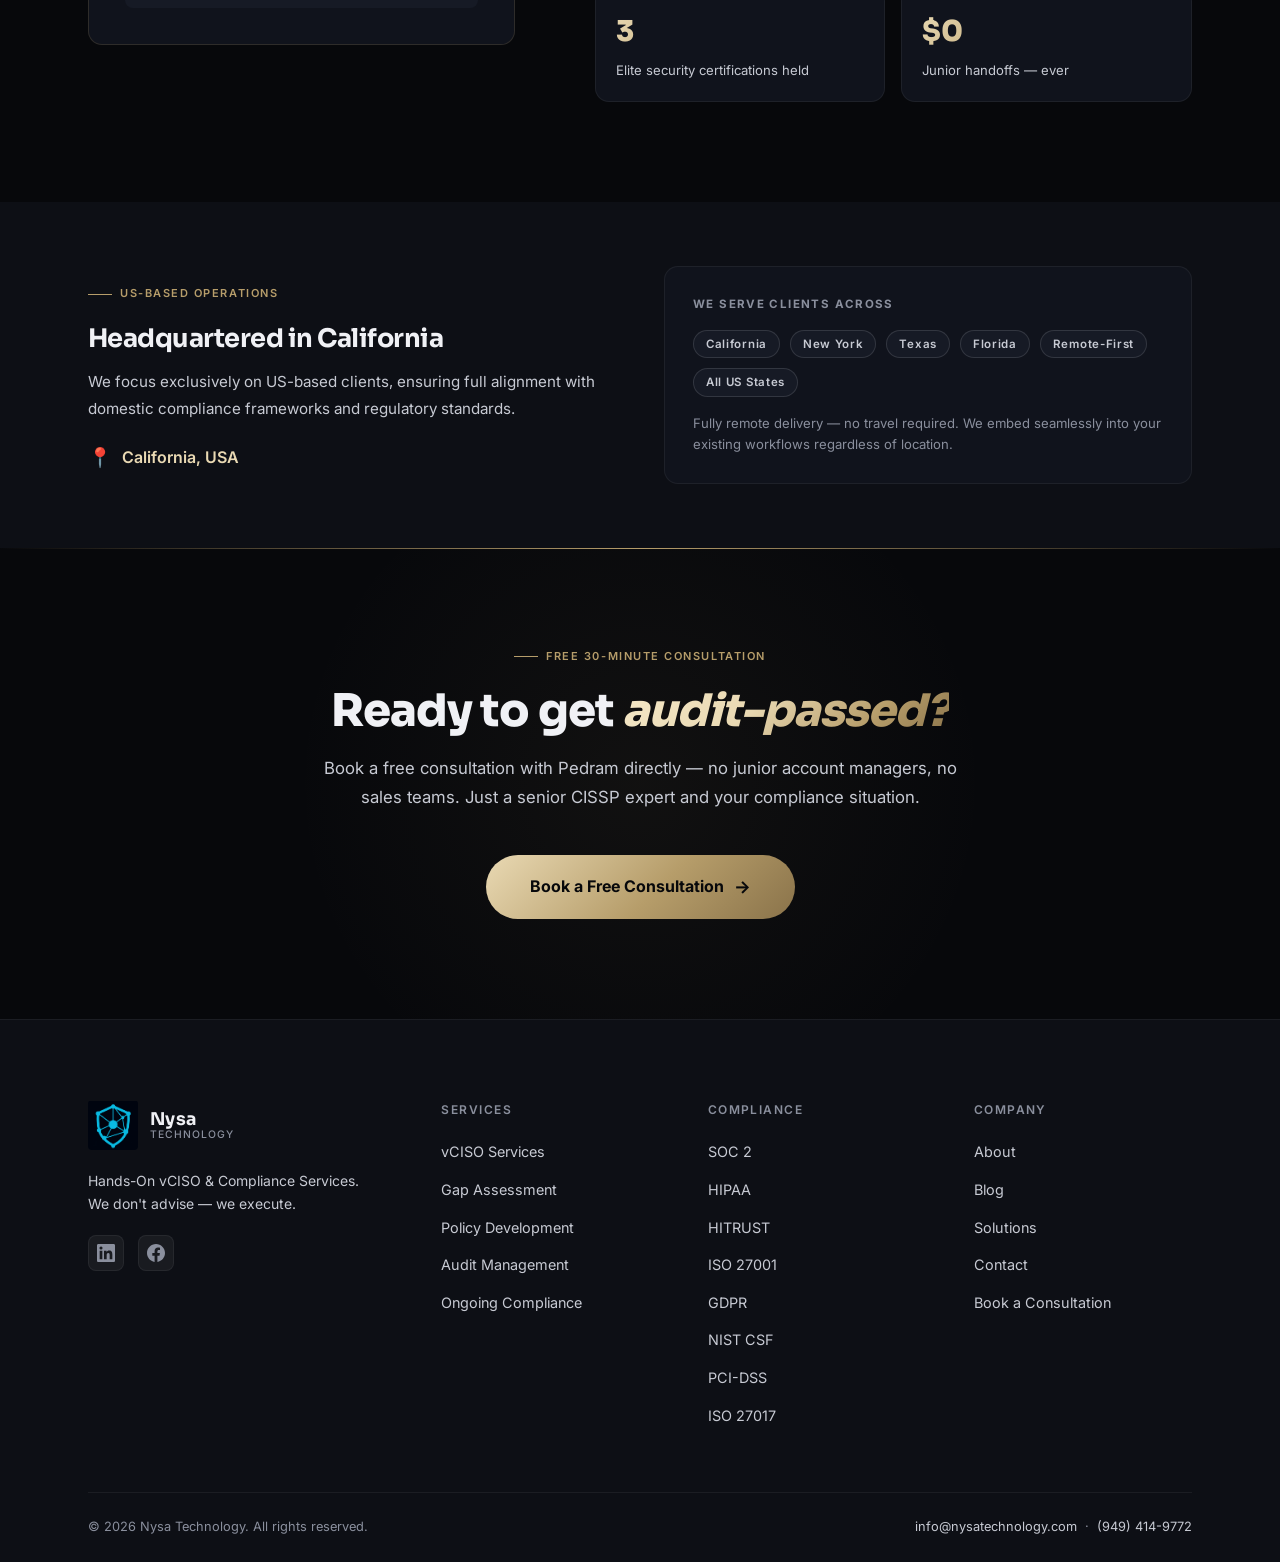
==== commit 7e895062: "Add files via upload" ====
--- a/about.html
+++ b/about.html
@@ -13,44 +13,110 @@
   <meta name="viewport" content="width=device-width, initial-scale=1.0" />
   <title>About Nysa Technology | Hands-On vCISO &amp; Compliance</title>
   <meta name="description" content="Nysa Technology was founded by Pedram Kalantari, CISSP-certified. We build, run, and pass SOC 2, HIPAA, HITRUST, ISO 27001, GDPR, and NIST audits end-to-end." />
+  <link rel="preconnect" href="https://fonts.googleapis.com">
+  <link rel="preconnect" href="https://fonts.gstatic.com" crossorigin>
+  <link href="https://fonts.googleapis.com/css2?family=Sora:wght@400;600;700;800&family=Inter:wght@400;500;600;700&display=swap" rel="stylesheet">
   <link rel="stylesheet" href="styles.css" />
   <style>
-    .cert-row {
-      display: flex;
-      gap: 12px;
-      flex-wrap: wrap;
-      margin-top: 28px;
-    }
-    .cert-badge {
-      display: inline-flex;
-      align-items: center;
-      gap: 8px;
-      padding: 8px 16px;
-      border-radius: var(--radius-sm);
-      border: 1px solid rgba(182,157,106,0.25);
-      background: var(--accent-soft);
-      font-size: 0.78rem;
-      font-weight: 700;
-      letter-spacing: 0.1em;
-      text-transform: uppercase;
-      color: var(--accent-2);
-    }
+    /* ── Shared enhancements ── */
+    #scroll-progress { position:fixed;top:0;left:0;height:2px;background:linear-gradient(90deg,#b69d6a,#22d3ee,#b69d6a);background-size:200% 100%;z-index:10001;width:0%;transition:width 0.1s linear;animation:gradientShift 3s linear infinite; }
+    @keyframes gradientShift { 0%{background-position:0% center}100%{background-position:200% center} }
+    #cursor-glow { position:fixed;width:500px;height:500px;border-radius:50%;pointer-events:none;z-index:0;background:radial-gradient(circle,rgba(182,157,106,0.07) 0%,transparent 70%);transform:translate(-50%,-50%);transition:opacity 0.4s;mix-blend-mode:screen; }
+    #loader { position:fixed;inset:0;background:#07080b;z-index:9999;display:flex;align-items:center;justify-content:center;flex-direction:column;gap:24px;transition:opacity 0.6s ease,visibility 0.6s ease; }
+    #loader.hidden { opacity:0;visibility:hidden; }
+    .loader-logo { font-family:'Sora',sans-serif;font-size:1.5rem;font-weight:800;background:linear-gradient(135deg,#e9d9b3,#b69d6a);-webkit-background-clip:text;-webkit-text-fill-color:transparent;background-clip:text; }
+    .loader-bar-wrap { width:200px;height:2px;background:rgba(255,255,255,0.06);border-radius:2px;overflow:hidden; }
+    .loader-bar { height:100%;background:linear-gradient(90deg,#b69d6a,#e9d9b3);border-radius:2px;width:0%;transition:width 0.8s cubic-bezier(0.4,0,0.2,1); }
+    body::before { content:'';position:fixed;inset:0;z-index:9998;pointer-events:none;opacity:0.018;background-image:url("data:image/svg+xml,%3Csvg viewBox='0 0 256 256' xmlns='http://www.w3.org/2000/svg'%3E%3Cfilter id='noise'%3E%3CfeTurbulence type='fractalNoise' baseFrequency='0.9' numOctaves='4' stitchTiles='stitch'/%3E%3C/filter%3E%3Crect width='100%25' height='100%25' filter='url(%23noise)'/%3E%3C/svg%3E"); }
+
+    /* ── Hero animations ── */
+    .hero-line { display:block;transform:translateY(110%);opacity:0;animation:lineUp 0.9s cubic-bezier(0.16,1,0.3,1) forwards; }
+    .hero-line:nth-child(1){animation-delay:0.3s}.hero-line:nth-child(2){animation-delay:0.45s}.hero-line:nth-child(3){animation-delay:0.6s}
+    @keyframes lineUp { to{transform:translateY(0);opacity:1} }
+    .fade-up { opacity:0;transform:translateY(20px);animation:fadeUp 0.7s cubic-bezier(0.16,1,0.3,1) forwards; }
+    @keyframes fadeUp { to{opacity:1;transform:translateY(0)} }
+    .hero-mesh { position:absolute;inset:0;z-index:0;background:radial-gradient(ellipse 80% 60% at 20% 50%,rgba(182,157,106,0.06) 0%,transparent 60%),radial-gradient(ellipse 60% 80% at 80% 20%,rgba(34,211,238,0.04) 0%,transparent 60%);animation:meshShift 12s ease-in-out infinite alternate; }
+    @keyframes meshShift { 0%{opacity:1;transform:scale(1)}100%{opacity:0.8;transform:scale(1.05)} }
+    .hero-scanline { position:absolute;left:0;right:0;height:1px;background:linear-gradient(90deg,transparent,rgba(182,157,106,0.3) 30%,rgba(34,211,238,0.4) 50%,rgba(182,157,106,0.3) 70%,transparent);top:0;z-index:1;animation:scanDown 6s linear infinite; }
+    @keyframes scanDown { 0%{top:0;opacity:0}5%{opacity:1}95%{opacity:1}100%{top:100%;opacity:0} }
+
+    /* ── Typography ── */
+    .gradient-text { background:linear-gradient(135deg,#f5e8c8,#e9d9b3 40%,#b69d6a 75%,#8a734a);-webkit-background-clip:text;-webkit-text-fill-color:transparent;background-clip:text;font-style:italic; }
+
+    /* ── CTA button ── */
+    .btn-glow { background:var(--accent-grad);color:#07080b;font-size:1rem;padding:18px 44px;border-radius:50px;font-weight:700;display:inline-flex;align-items:center;gap:10px;position:relative;overflow:hidden;transition:transform 0.3s var(--ease),box-shadow 0.3s;text-decoration:none; }
+    .btn-glow:hover { transform:translateY(-3px);box-shadow:0 20px 50px rgba(182,157,106,0.4); }
+
+    /* ── Stat cards ── */
+    .founder-stat { background:var(--bg-card);border:1px solid var(--line);border-radius:var(--radius);padding:20px;transition:transform 0.35s cubic-bezier(0.16,1,0.3,1),border-color 0.3s,box-shadow 0.3s; }
+    .founder-stat:hover { transform:translateY(-4px);border-color:rgba(182,157,106,0.25);box-shadow:0 16px 40px rgba(0,0,0,0.4); }
+    .stat-num { font-size:1.8rem;font-weight:800;font-family:'Sora',sans-serif;background:var(--accent-grad);-webkit-background-clip:text;-webkit-text-fill-color:transparent;background-clip:text;margin-bottom:6px;display:block; }
+
+    /* ── Cert badges ── */
+    .cert-row { display:flex;gap:12px;flex-wrap:wrap;margin-top:28px; }
+    .cert-badge { display:inline-flex;align-items:center;gap:8px;padding:8px 16px;border-radius:var(--radius-sm);border:1px solid rgba(182,157,106,0.25);background:var(--accent-soft);font-size:0.78rem;font-weight:700;letter-spacing:0.1em;text-transform:uppercase;color:var(--accent-2);transition:box-shadow 0.3s,transform 0.3s; }
+    .cert-badge:hover { transform:translateY(-2px);box-shadow:0 8px 24px rgba(182,157,106,0.2); }
+
+    /* ── Founder card ── */
+    .founder-card { background:var(--bg-card);border:1px solid rgba(182,157,106,0.18);border-radius:var(--radius);padding:36px;position:relative;overflow:hidden; }
+    .founder-card::before { content:'';position:absolute;top:0;left:0;right:0;height:2px;background:var(--accent-grad); }
+
+    /* ── Location card ── */
+    .location-card { background:var(--bg-card);border:1px solid var(--line);border-radius:var(--radius);padding:28px; }
+
+    /* ── CTA strip ── */
+    .cta-about { padding:100px 0;text-align:center;position:relative;overflow:hidden; }
+    .cta-about::before { content:'';position:absolute;top:50%;left:50%;transform:translate(-50%,-50%);width:700px;height:700px;border-radius:50%;background:radial-gradient(circle,rgba(182,157,106,0.06) 0%,transparent 70%);pointer-events:none; }
+    .cta-about::after { content:'';position:absolute;top:0;left:0;right:0;height:1px;background:linear-gradient(90deg,transparent,var(--accent),transparent); }
+
+    /* ── Tag cloud animation ── */
+    .tag-cloud .tag { animation:tagFloat 4s ease-in-out infinite;display:inline-block; }
+    .tag-cloud .tag:nth-child(1){animation-delay:0s}
+    .tag-cloud .tag:nth-child(2){animation-delay:0.3s}
+    .tag-cloud .tag:nth-child(3){animation-delay:0.6s}
+    .tag-cloud .tag:nth-child(4){animation-delay:0.9s}
+    .tag-cloud .tag:nth-child(5){animation-delay:1.2s}
+    .tag-cloud .tag:nth-child(6){animation-delay:1.5s}
+    @keyframes tagFloat { 0%,100%{transform:translateY(0)} 50%{transform:translateY(-4px)} }
+
+    /* ── Avatar ── */
+    .founder-avatar { width:80px;height:80px;border-radius:50%;background:linear-gradient(135deg,rgba(182,157,106,0.25),rgba(34,211,238,0.12));border:2px solid rgba(182,157,106,0.3);display:flex;align-items:center;justify-content:center;font-size:2rem;margin-bottom:20px;font-family:'Sora',sans-serif;color:var(--accent-2);font-weight:700; }
+
+    /* ── Hero label ── */
+    .hero-label { opacity:0;animation:fadeUp 0.6s cubic-bezier(0.16,1,0.3,1) 0.15s forwards; }
+
+    /* ── Paragraphs ── */
+    .hero-p { opacity:0;animation:fadeUp 0.7s cubic-bezier(0.16,1,0.3,1) forwards; }
+    .hero-p:nth-child(1){ animation-delay:0.65s }
+    .hero-p:nth-child(2){ animation-delay:0.78s }
+    .hero-p:nth-child(3){ animation-delay:0.91s }
+
+    .hero-certs { opacity:0;animation:fadeUp 0.7s cubic-bezier(0.16,1,0.3,1) 1.05s forwards; }
+
+    /* ── Credential row ── */
+    .cred-row { display:flex;align-items:center;gap:10px; }
+    .cred-icon { width:28px;height:28px;border-radius:var(--radius-sm);background:var(--accent-soft);display:flex;align-items:center;justify-content:center;font-size:0.8rem;color:var(--accent-2);font-weight:700;flex-shrink:0; }
   </style>
 </head>
 <body>
+
+<div id="scroll-progress"></div>
+<div id="cursor-glow"></div>
+
+<div id="loader">
+  <div class="loader-logo">Nysa Technology</div>
+  <div class="loader-bar-wrap"><div class="loader-bar" id="loaderBar"></div></div>
+</div>
 
 <!-- NAV -->
 <nav class="nav" id="nav">
   <div class="nav-inner">
     <a href="index.html" class="nav-logo">
       <img src="logo.png" width="50" height="50" alt="Nysa Technology" style="object-fit:contain;border-radius:4px;">
-      <div class="nav-logo-text">
-        <span class="nav-logo-name">Nysa</span>
-        <span class="nav-logo-sub">Technology</span>
-      </div>
+      <div class="nav-logo-text"><span class="nav-logo-name">Nysa</span><span class="nav-logo-sub">Technology</span></div>
     </a>
     <div class="nav-links">
-            <a href="index.html" class="nav-link">Home</a>
+      <a href="index.html" class="nav-link">Home</a>
       <a href="services.html" class="nav-link">Services</a>
       <a href="compliance.html" class="nav-link">Compliance</a>
       <a href="partners.html" class="nav-link">Solutions</a>
@@ -58,49 +124,47 @@
       <a href="blog.html" class="nav-link">Blog</a>
       <a href="contact.html" class="nav-link">Contact</a>
     </div>
-    <div class="nav-cta">
-      <a href="https://calendly.com/pedrambk" target="_blank" rel="noopener" class="btn btn-primary">Book a Consultation</a>
-    </div>
-    <div class="nav-hamburger" id="hamburger">
-      <span></span><span></span><span></span>
-    </div>
+    <div class="nav-cta"><a href="https://calendly.com/pedrambk" target="_blank" rel="noopener" class="btn btn-primary">Book a Consultation</a></div>
+    <div class="nav-hamburger" id="hamburger"><span></span><span></span><span></span></div>
   </div>
 </nav>
-
 <div class="nav-mobile" id="mobileNav">
-        <a href="index.html" class="nav-link">Home</a>
-      <a href="services.html" class="nav-link">Services</a>
-      <a href="compliance.html" class="nav-link">Compliance</a>
-      <a href="partners.html" class="nav-link">Solutions</a>
-      <a href="about.html" class="nav-link">About</a>
-      <a href="blog.html" class="nav-link">Blog</a>
-      <a href="contact.html" class="nav-link">Contact</a>
+  <a href="index.html" class="nav-link">Home</a>
+  <a href="services.html" class="nav-link">Services</a>
+  <a href="compliance.html" class="nav-link">Compliance</a>
+  <a href="partners.html" class="nav-link">Solutions</a>
+  <a href="about.html" class="nav-link">About</a>
+  <a href="blog.html" class="nav-link">Blog</a>
+  <a href="contact.html" class="nav-link">Contact</a>
   <a href="https://calendly.com/pedrambk" target="_blank" rel="noopener" class="btn btn-primary">Book a Consultation</a>
 </div>
 
 <!-- ============================================================
      PAGE HERO
      ============================================================ -->
-<div class="page-hero">
+<div class="page-hero" style="position:relative;overflow:hidden;">
+  <div class="hero-mesh"></div>
   <div class="page-hero-bg"></div>
   <div class="hero-bg-grid"></div>
+  <div class="hero-scanline"></div>
   <div class="hero-glow" style="width:500px;height:400px;background:rgba(34,211,238,0.04);top:-60px;right:-60px;filter:blur(100px);position:absolute;z-index:0;"></div>
-  <div class="container">
+  <div class="container" style="position:relative;z-index:2;">
     <div class="page-hero-inner" style="max-width:800px;">
-      <div class="label reveal">Our Mission &amp; Story</div>
-      <h1 class="reveal delay-1" style="font-size:clamp(2rem,4.5vw,3.4rem);font-weight:800;margin-bottom:28px;line-height:1.12;">
-        About Nysa Technology<br>
-        <span style="color:var(--text-dim);font-weight:600;font-size:0.72em;">Hands-On vCISO</span>
+      <div class="label hero-label">Our Mission &amp; Story</div>
+      <h1 style="font-size:clamp(2rem,4.5vw,3.4rem);font-weight:800;margin-bottom:28px;line-height:1.12;overflow:hidden;">
+        <span class="hero-line">About Nysa Technology</span>
+        <span class="hero-line"><span class="gradient-text">Hands-On vCISO.</span></span>
+        <span class="hero-line" style="font-size:0.72em;font-weight:600;color:var(--text-dim);">We build, run, and pass your audit — end-to-end.</span>
       </h1>
       <div style="display:flex;flex-direction:column;gap:18px;max-width:720px;">
-        <p class="reveal delay-2" style="color:var(--text-dim);font-size:0.97rem;line-height:1.78;">Nysa Technology was founded on one observation: most vCISO consultants stop at "audit-ready" — handing clients a roadmap and a stack of policies, then leaving them to face the auditor alone. We don't. We build the program, run the implementation, sit through the audit, and deliver the certification report.</p>
-        <p class="reveal delay-3" style="color:var(--text-dim);font-size:0.97rem;line-height:1.78;">We provide Hands-On vCISO services as your independent contractor — building, running, and passing audits for SOC 2, HITRUST, ISO 27001, and GDPR, plus full HIPAA and NIST compliance programs. For teams with internal capacity, we offer Advisory engagements that coach your in-house team.</p>
-        <p class="reveal delay-4" style="color:var(--text-dim);font-size:0.97rem;line-height:1.78;">Led by CISSP- and CISM-certified senior experts, we serve US clients on 3, 6, 9, or 12-month engagements — no full-time hire, no lock-in, no junior handoffs.</p>
-      </div>
-      <div class="cert-row reveal delay-4">
-        <span class="cert-badge">CISSP Certified</span>
-        <span class="cert-badge">ISO/IEC 27001 Certified</span>
-        <span class="cert-badge">CISA Certified</span>
+        <p class="hero-p" style="color:var(--text-dim);font-size:0.97rem;line-height:1.78;">Nysa Technology was founded on one observation: most vCISO consultants stop at "audit-ready" — handing clients a roadmap and a stack of policies, then leaving them to face the auditor alone. We don't. We build the program, run the implementation, sit through the audit, and deliver the certification report.</p>
+        <p class="hero-p" style="color:var(--text-dim);font-size:0.97rem;line-height:1.78;">We provide Hands-On vCISO services as your independent contractor — building, running, and passing audits for SOC 2, HITRUST, ISO 27001, and GDPR, plus full HIPAA and NIST compliance programs. For teams with internal capacity, we offer Advisory engagements that coach your in-house team.</p>
+        <p class="hero-p" style="color:var(--text-dim);font-size:0.97rem;line-height:1.78;">Led by CISSP- and CISM-certified senior experts, we serve US clients on 3, 6, 9, or 12-month engagements — no full-time hire, no lock-in, no junior handoffs.</p>
+      </div>
+      <div class="cert-row hero-certs">
+        <span class="cert-badge">✓ CISSP Certified</span>
+        <span class="cert-badge">✓ ISO/IEC 27001 Certified</span>
+        <span class="cert-badge">✓ CISA Certified</span>
       </div>
     </div>
   </div>
@@ -115,28 +179,22 @@
 
       <!-- Founder Card -->
       <div class="reveal-left">
-        <div style="background:var(--bg-card);border:1px solid rgba(182,157,106,0.18);border-radius:var(--radius);padding:36px;position:relative;overflow:hidden;">
-          <div style="position:absolute;top:0;left:0;right:0;height:2px;background:var(--accent-grad);"></div>
-
-          <!-- Avatar placeholder -->
-          <div style="width:80px;height:80px;border-radius:50%;background:linear-gradient(135deg,rgba(182,157,106,0.25),rgba(34,211,238,0.12));border:2px solid rgba(182,157,106,0.3);display:flex;align-items:center;justify-content:center;font-size:2rem;margin-bottom:20px;">
-            P
-          </div>
-
+        <div class="founder-card">
+          <div class="founder-avatar">P</div>
           <h3 style="font-size:1.25rem;font-weight:700;margin-bottom:4px;">Pedram Kalantari</h3>
           <p style="font-size:0.82rem;color:var(--accent);font-weight:600;letter-spacing:0.06em;margin-bottom:20px;">Founder &amp; vCISO</p>
 
           <div style="display:flex;flex-direction:column;gap:12px;padding-top:20px;border-top:1px solid var(--line);">
-            <div style="display:flex;align-items:center;gap:10px;">
-              <div style="width:28px;height:28px;border-radius:var(--radius-sm);background:var(--accent-soft);display:flex;align-items:center;justify-content:center;font-size:0.8rem;color:var(--accent-2);font-weight:700;flex-shrink:0;">✓</div>
+            <div class="cred-row">
+              <div class="cred-icon">✓</div>
               <span style="font-size:0.85rem;color:var(--text-dim);">CISSP — Certified Information Systems Security Professional</span>
             </div>
-            <div style="display:flex;align-items:center;gap:10px;">
-              <div style="width:28px;height:28px;border-radius:var(--radius-sm);background:var(--accent-soft);display:flex;align-items:center;justify-content:center;font-size:0.8rem;color:var(--accent-2);font-weight:700;flex-shrink:0;">✓</div>
+            <div class="cred-row">
+              <div class="cred-icon">✓</div>
               <span style="font-size:0.85rem;color:var(--text-dim);">CISA — Certified Information Systems Auditor</span>
             </div>
-            <div style="display:flex;align-items:center;gap:10px;">
-              <div style="width:28px;height:28px;border-radius:var(--radius-sm);background:var(--accent-soft);display:flex;align-items:center;justify-content:center;font-size:0.8rem;color:var(--accent-2);font-weight:700;flex-shrink:0;">✓</div>
+            <div class="cred-row">
+              <div class="cred-icon">✓</div>
               <span style="font-size:0.85rem;color:var(--text-dim);">ISO/IEC 27001 — Lead Implementer</span>
             </div>
           </div>
@@ -144,11 +202,11 @@
           <div style="margin-top:20px;padding-top:20px;border-top:1px solid var(--line);">
             <div style="font-size:0.72rem;font-weight:700;letter-spacing:0.12em;text-transform:uppercase;color:var(--muted);margin-bottom:12px;">Past Roles</div>
             <div style="display:flex;flex-direction:column;gap:8px;">
-              <div style="background:var(--bg-card-2);border-radius:var(--radius-sm);padding:10px 14px;">
+              <div style="background:var(--bg-card-2);border-radius:var(--radius-sm);padding:10px 14px;transition:border-color 0.2s;border:1px solid transparent;">
                 <div style="font-size:0.82rem;font-weight:600;color:var(--text);">CISO · Movn Health</div>
                 <div style="font-size:0.77rem;color:var(--muted);">Built HITRUST, SOC 2, HIPAA, NIST, ISO 27001 programs</div>
               </div>
-              <div style="background:var(--bg-card-2);border-radius:var(--radius-sm);padding:10px 14px;">
+              <div style="background:var(--bg-card-2);border-radius:var(--radius-sm);padding:10px 14px;transition:border-color 0.2s;border:1px solid transparent;">
                 <div style="font-size:0.82rem;font-weight:600;color:var(--text);">Virtual CISO · Cayaba Care</div>
                 <div style="font-size:0.77rem;color:var(--muted);">Led security operations for healthcare technology company</div>
               </div>
@@ -168,21 +226,22 @@
           <p style="color:var(--text-dim);font-size:0.95rem;line-height:1.78;">He launched Nysa Technology to bring the same senior, hands-on leadership to growing companies that need elite security expertise — without the cost or commitment of a full-time CISO hire.</p>
         </div>
 
+        <!-- Animated Stat Cards -->
         <div style="margin-top:36px;display:grid;grid-template-columns:1fr 1fr;gap:16px;">
-          <div style="background:var(--bg-card);border:1px solid var(--line);border-radius:var(--radius);padding:20px;">
-            <div style="font-size:1.8rem;font-weight:800;font-family:'Sora',sans-serif;background:var(--accent-grad);-webkit-background-clip:text;-webkit-text-fill-color:transparent;background-clip:text;margin-bottom:6px;">5+</div>
+          <div class="founder-stat">
+            <span class="stat-num" data-count="5" data-suffix="+">5+</span>
             <div style="font-size:0.82rem;color:var(--text-dim);">Years leading compliance programs</div>
           </div>
-          <div style="background:var(--bg-card);border:1px solid var(--line);border-radius:var(--radius);padding:20px;">
-            <div style="font-size:1.8rem;font-weight:800;font-family:'Sora',sans-serif;background:var(--accent-grad);-webkit-background-clip:text;-webkit-text-fill-color:transparent;background-clip:text;margin-bottom:6px;">6</div>
+          <div class="founder-stat">
+            <span class="stat-num" data-count="6" data-suffix="">6</span>
             <div style="font-size:0.82rem;color:var(--text-dim);">Frameworks mastered end-to-end</div>
           </div>
-          <div style="background:var(--bg-card);border:1px solid var(--line);border-radius:var(--radius);padding:20px;">
-            <div style="font-size:1.8rem;font-weight:800;font-family:'Sora',sans-serif;background:var(--accent-grad);-webkit-background-clip:text;-webkit-text-fill-color:transparent;background-clip:text;margin-bottom:6px;">3</div>
+          <div class="founder-stat">
+            <span class="stat-num" data-count="3" data-suffix="">3</span>
             <div style="font-size:0.82rem;color:var(--text-dim);">Elite security certifications held</div>
           </div>
-          <div style="background:var(--bg-card);border:1px solid var(--line);border-radius:var(--radius);padding:20px;">
-            <div style="font-size:1.8rem;font-weight:800;font-family:'Sora',sans-serif;background:var(--accent-grad);-webkit-background-clip:text;-webkit-text-fill-color:transparent;background-clip:text;margin-bottom:6px;">$0</div>
+          <div class="founder-stat">
+            <span class="stat-num" data-prefix="$" data-count="0" data-suffix="">$0</span>
             <div style="font-size:0.82rem;color:var(--text-dim);">Junior handoffs — ever</div>
           </div>
         </div>
@@ -207,9 +266,9 @@
         </div>
       </div>
       <div class="reveal-right delay-1">
-        <div style="background:var(--bg-card);border:1px solid var(--line);border-radius:var(--radius);padding:28px;">
+        <div class="location-card">
           <div style="font-size:0.72rem;font-weight:700;letter-spacing:0.12em;text-transform:uppercase;color:var(--muted);margin-bottom:16px;">We Serve Clients Across</div>
-          <div style="display:flex;gap:10px;flex-wrap:wrap;">
+          <div class="tag-cloud" style="display:flex;gap:10px;flex-wrap:wrap;">
             <span class="tag">California</span>
             <span class="tag">New York</span>
             <span class="tag">Texas</span>
@@ -227,13 +286,14 @@
 <!-- ============================================================
      FINAL CTA
      ============================================================ -->
-<section class="section" style="text-align:center;">
-  <div class="container">
-    <div style="max-width:600px;margin:0 auto;">
-      <h2 class="section-title reveal" style="font-size:clamp(2rem,4vw,2.8rem);">Ready to get audit-passed?</h2>
-      <p class="section-sub reveal delay-1" style="text-align:center;margin:0 auto 36px;">Book a free 30-minute consultation with Pedram directly — no junior account managers, no sales teams. Just a senior CISSP expert and your compliance situation.</p>
+<section class="cta-about">
+  <div class="container" style="position:relative;z-index:2;">
+    <div style="max-width:640px;margin:0 auto;">
+      <div class="label reveal" style="justify-content:center;display:flex;margin-bottom:20px;">Free 30-Minute Consultation</div>
+      <h2 class="section-title reveal" style="font-size:clamp(2rem,4vw,2.8rem);margin-bottom:16px;">Ready to get <span class="gradient-text">audit-passed?</span></h2>
+      <p class="section-sub reveal delay-1" style="text-align:center;margin:0 auto 44px;">Book a free consultation with Pedram directly — no junior account managers, no sales teams. Just a senior CISSP expert and your compliance situation.</p>
       <div class="reveal delay-2">
-        <a href="https://calendly.com/pedrambk" target="_blank" rel="noopener" class="btn btn-primary" style="font-size:1rem;padding:16px 36px;">Book a Free Consultation →</a>
+        <a href="https://calendly.com/pedrambk" target="_blank" rel="noopener" class="btn-glow">Book a Free Consultation <span style="font-size:1.1em;">→</span></a>
       </div>
     </div>
   </div>
@@ -246,64 +306,35 @@
       <div class="footer-brand">
         <div class="footer-logo">
           <img src="logo.png" width="50" height="50" alt="Nysa Technology" style="object-fit:contain;border-radius:4px;">
-          <div class="footer-logo-text nav-logo-text">
-            <span class="nav-logo-name">Nysa</span>
-            <span class="nav-logo-sub">Technology</span>
-          </div>
+          <div class="footer-logo-text nav-logo-text"><span class="nav-logo-name">Nysa</span><span class="nav-logo-sub">Technology</span></div>
         </div>
         <p class="footer-tagline">Hands-On vCISO &amp; Compliance Services. We don't advise — we execute.</p>
         <div class="footer-social">
-          <a href="https://www.linkedin.com/company/nysatech" target="_blank" rel="noopener" aria-label="LinkedIn" class="social-icon">
-            <svg width="18" height="18" viewBox="0 0 24 24" fill="currentColor"><path d="M20.447 20.452h-3.554v-5.569c0-1.328-.027-3.037-1.852-3.037-1.853 0-2.136 1.445-2.136 2.939v5.667H9.351V9h3.414v1.561h.046c.477-.9 1.637-1.85 3.37-1.85 3.601 0 4.267 2.37 4.267 5.455v6.286zM5.337 7.433a2.062 2.062 0 0 1-2.063-2.065 2.064 2.064 0 1 1 2.063 2.065zm1.782 13.019H3.555V9h3.564v11.452zM22.225 0H1.771C.792 0 0 .774 0 1.729v20.542C0 23.227.792 24 1.771 24h20.451C23.2 24 24 23.227 24 22.271V1.729C24 .774 23.2 0 22.222 0h.003z"/></svg>
-          </a>
-          <a href="#" aria-label="Facebook" class="social-icon">
-            <svg width="18" height="18" viewBox="0 0 24 24" fill="currentColor"><path d="M24 12.073c0-6.627-5.373-12-12-12s-12 5.373-12 12c0 5.99 4.388 10.954 10.125 11.854v-8.385H7.078v-3.47h3.047V9.43c0-3.007 1.792-4.669 4.533-4.669 1.312 0 2.686.235 2.686.235v2.953H15.83c-1.491 0-1.956.925-1.956 1.874v2.25h3.328l-.532 3.47h-2.796v8.385C19.612 23.027 24 18.062 24 12.073z"/></svg>
-          </a>
-        </div>
-      </div>
-      <div class="footer-col">
-        <div class="footer-col-title">Services</div>
-        <ul>
-          <li><a href="services.html">vCISO Services</a></li>
-          <li><a href="services.html">Gap Assessment</a></li>
-          <li><a href="services.html">Policy Development</a></li>
-          <li><a href="services.html">Audit Management</a></li>
-          <li><a href="services.html">Ongoing Compliance</a></li>
-        </ul>
-      </div>
-      <div class="footer-col">
-        <div class="footer-col-title">Compliance</div>
-        <ul>
-          <li><a href="compliance.html">SOC 2</a></li>
-          <li><a href="compliance.html">HIPAA</a></li>
-          <li><a href="compliance.html">HITRUST</a></li>
-          <li><a href="compliance.html">ISO 27001</a></li>
-          <li><a href="compliance.html">GDPR</a></li>
-          <li><a href="compliance.html">NIST CSF</a></li>
-        </ul>
-      </div>
-      <div class="footer-col">
-        <div class="footer-col-title">Company</div>
-        <ul>
-          <li><a href="about.html">About</a></li>
-          <li><a href="blog.html">Blog</a></li>
-          <li><a href="partners.html">Solutions</a></li>
-          <li><a href="contact.html">Contact</a></li>
-          <li><a href="https://calendly.com/pedrambk" target="_blank" rel="noopener">Book a Consultation</a></li>
-        </ul>
-      </div>
+          <a href="https://www.linkedin.com/company/nysatech" target="_blank" rel="noopener" aria-label="LinkedIn" class="social-icon"><svg width="18" height="18" viewBox="0 0 24 24" fill="currentColor"><path d="M20.447 20.452h-3.554v-5.569c0-1.328-.027-3.037-1.852-3.037-1.853 0-2.136 1.445-2.136 2.939v5.667H9.351V9h3.414v1.561h.046c.477-.9 1.637-1.85 3.37-1.85 3.601 0 4.267 2.37 4.267 5.455v6.286zM5.337 7.433a2.062 2.062 0 0 1-2.063-2.065 2.064 2.064 0 1 1 2.063 2.065zm1.782 13.019H3.555V9h3.564v11.452zM22.225 0H1.771C.792 0 0 .774 0 1.729v20.542C0 23.227.792 24 1.771 24h20.451C23.2 24 24 23.227 24 22.271V1.729C24 .774 23.2 0 22.222 0h.003z"/></svg></a>
+          <a href="#" aria-label="Facebook" class="social-icon"><svg width="18" height="18" viewBox="0 0 24 24" fill="currentColor"><path d="M24 12.073c0-6.627-5.373-12-12-12s-12 5.373-12 12c0 5.99 4.388 10.954 10.125 11.854v-8.385H7.078v-3.47h3.047V9.43c0-3.007 1.792-4.669 4.533-4.669 1.312 0 2.686.235 2.686.235v2.953H15.83c-1.491 0-1.956.925-1.956 1.874v2.25h3.328l-.532 3.47h-2.796v8.385C19.612 23.027 24 18.062 24 12.073z"/></svg></a>
+        </div>
+      </div>
+      <div class="footer-col"><div class="footer-col-title">Services</div><ul><li><a href="services.html">vCISO Services</a></li><li><a href="services.html">Gap Assessment</a></li><li><a href="services.html">Policy Development</a></li><li><a href="services.html">Audit Management</a></li><li><a href="services.html">Ongoing Compliance</a></li></ul></div>
+      <div class="footer-col"><div class="footer-col-title">Compliance</div><ul><li><a href="compliance.html">SOC 2</a></li><li><a href="compliance.html">HIPAA</a></li><li><a href="compliance.html">HITRUST</a></li><li><a href="compliance.html">ISO 27001</a></li><li><a href="compliance.html">GDPR</a></li><li><a href="compliance.html">NIST CSF</a></li><li><a href="compliance.html">PCI-DSS</a></li><li><a href="compliance.html">ISO 27017</a></li></ul></div>
+      <div class="footer-col"><div class="footer-col-title">Company</div><ul><li><a href="about.html">About</a></li><li><a href="blog.html">Blog</a></li><li><a href="partners.html">Solutions</a></li><li><a href="contact.html">Contact</a></li><li><a href="https://calendly.com/pedrambk" target="_blank" rel="noopener">Book a Consultation</a></li></ul></div>
     </div>
     <div class="footer-bottom">
       <p class="footer-copy">© 2026 Nysa Technology. All rights reserved.</p>
-      <p class="footer-contact">
-        <a href="mailto:info@nysatechnology.com">info@nysatechnology.com</a>
-        &nbsp;·&nbsp;
-        <a href="tel:9494149772">(949) 414-9772</a>
-      </p>
+      <p class="footer-contact"><a href="mailto:info@nysatechnology.com">info@nysatechnology.com</a> &nbsp;·&nbsp; <a href="tel:9494149772">(949) 414-9772</a></p>
     </div>
   </div>
 </footer>
 
 <script src="main.js"></script>
+<script>
+// Loader
+(function(){const loader=document.getElementById('loader'),bar=document.getElementById('loaderBar');let p=0;const iv=setInterval(()=>{p+=Math.random()*25;if(p>90)p=90;bar.style.width=p+'%';},120);window.addEventListener('load',()=>{clearInterval(iv);bar.style.width='100%';setTimeout(()=>loader.classList.add('hidden'),400);});setTimeout(()=>loader.classList.add('hidden'),3000);})();
+// Cursor
+(function(){const el=document.getElementById('cursor-glow');if(!el||window.matchMedia('(hover: none)').matches){el&&(el.style.display='none');return;}let mx=-999,my=-999;document.addEventListener('mousemove',e=>{mx=e.clientX;my=e.clientY;});function loop(){el.style.left=mx+'px';el.style.top=my+'px';requestAnimationFrame(loop);}loop();})();
+// Scroll progress
+(function(){const bar=document.getElementById('scroll-progress');window.addEventListener('scroll',()=>{const pct=window.scrollY/(document.documentElement.scrollHeight-window.innerHeight)*100;bar.style.width=Math.min(pct,100)+'%';},{passive:true});})();
+// Counter animation
+(function(){const counters=document.querySelectorAll('.stat-num[data-count]');if(!counters.length)return;const observer=new IntersectionObserver(entries=>{entries.forEach(entry=>{if(!entry.isIntersecting)return;const el=entry.target,target=parseFloat(el.dataset.count),suffix=el.dataset.suffix||'',prefix=el.dataset.prefix||'',duration=1600,startTime=performance.now();function update(now){const elapsed=now-startTime,progress=Math.min(elapsed/duration,1),ease=1-Math.pow(1-progress,3),value=Number.isInteger(target)?Math.round(ease*target):(ease*target).toFixed(0);el.textContent=prefix+value+suffix;if(progress<1)requestAnimationFrame(update);}requestAnimationFrame(update);observer.unobserve(el);});},{threshold:0.5});counters.forEach(el=>observer.observe(el));})();
+</script>
 </body>
 </html>
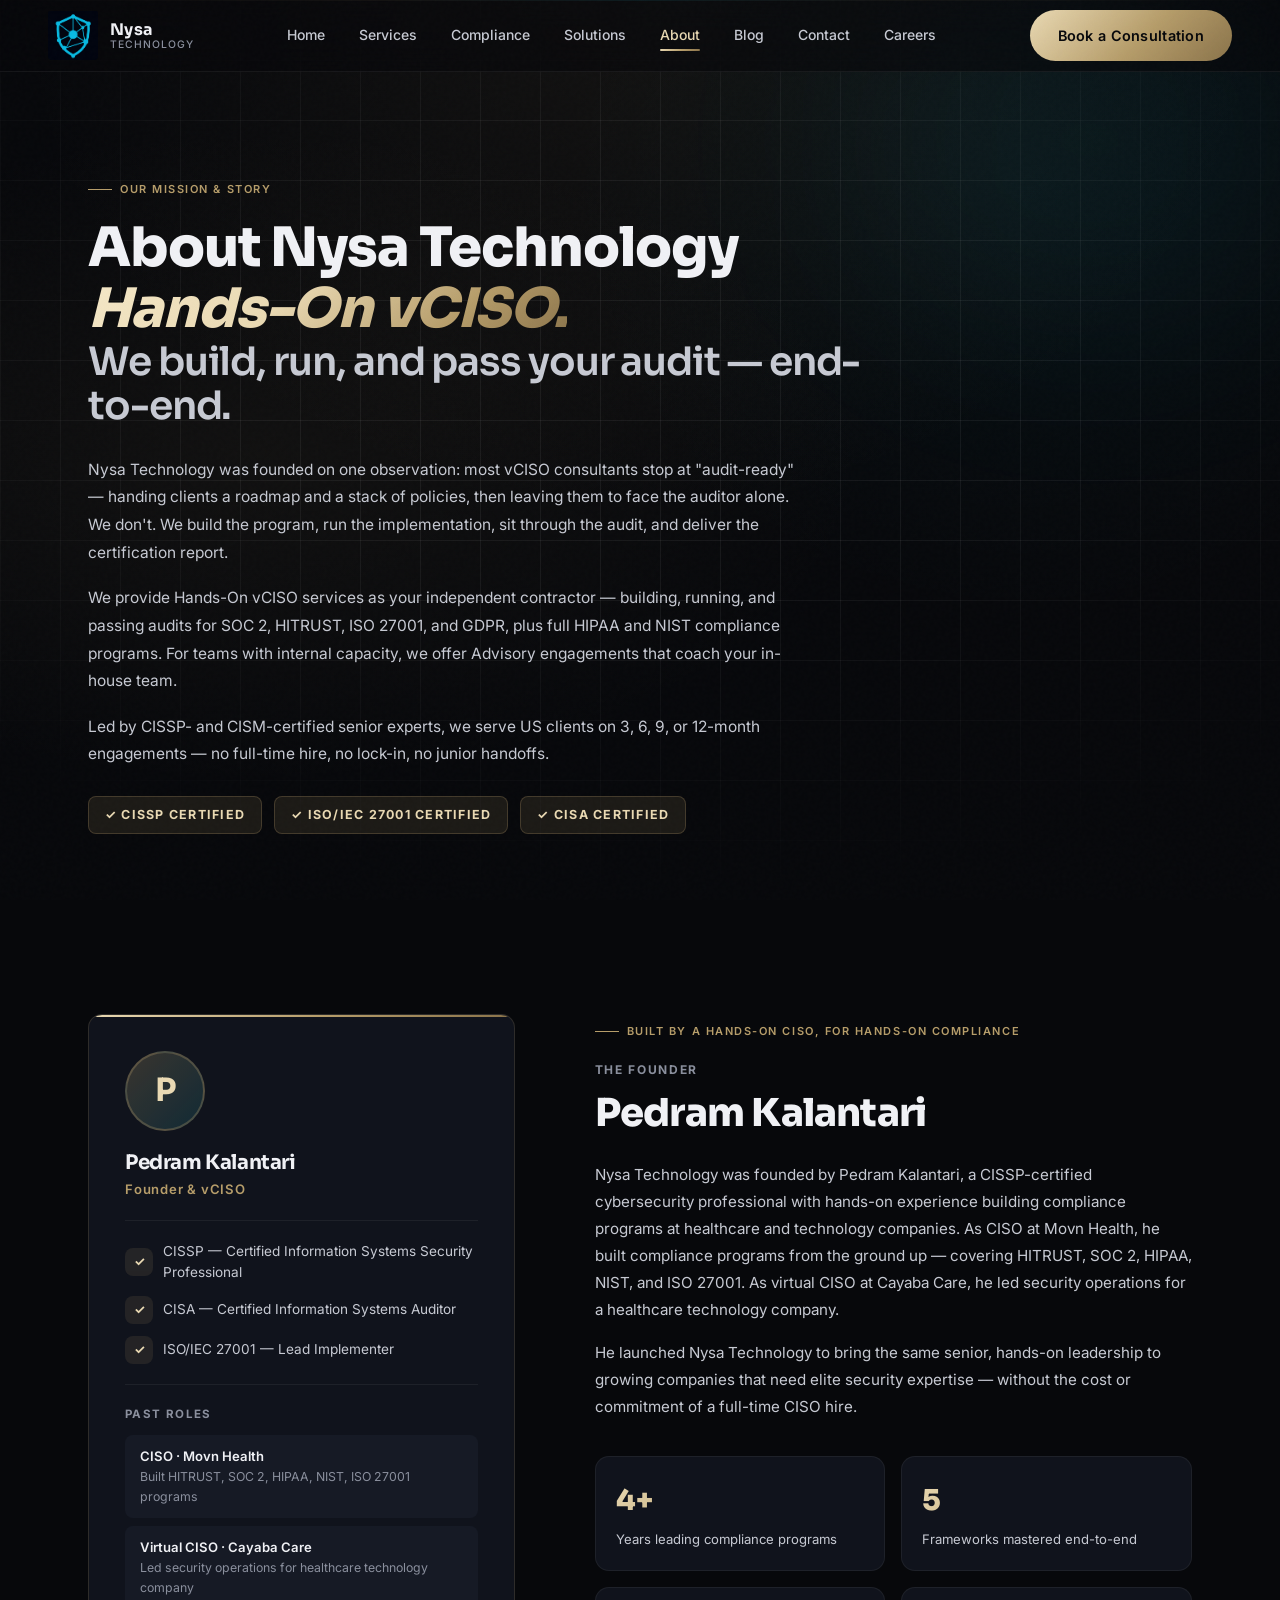
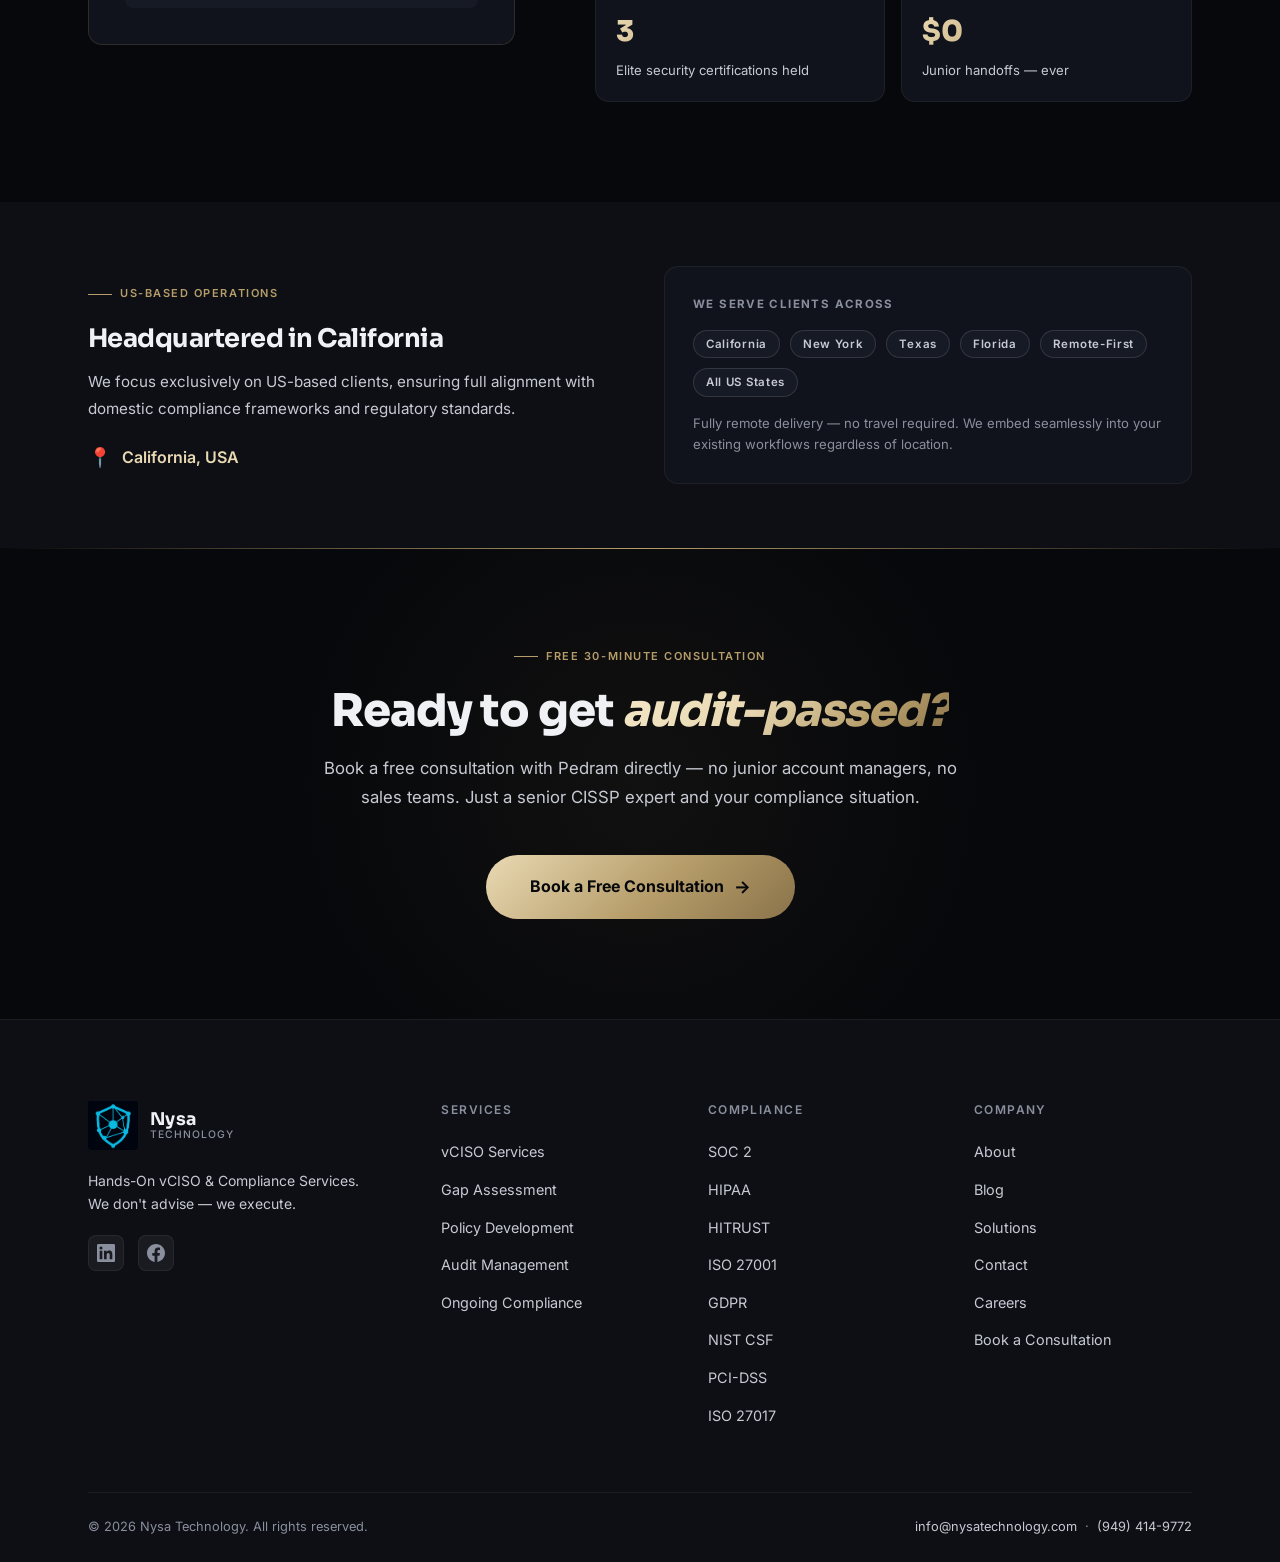
==== commit a0d194b3: "Add Careers page with application form; add Careers link to nav and footer" ====
--- a/about.html
+++ b/about.html
@@ -122,7 +122,7 @@
       <a href="partners.html" class="nav-link">Solutions</a>
       <a href="about.html" class="nav-link">About</a>
       <a href="blog.html" class="nav-link">Blog</a>
-      <a href="contact.html" class="nav-link">Contact</a>
+      <a href="contact.html" class="nav-link">Contact</a><a href="careers.html" class="nav-link">Careers</a>
     </div>
     <div class="nav-cta"><a href="https://calendly.com/pedrambk" target="_blank" rel="noopener" class="btn btn-primary">Book a Consultation</a></div>
     <div class="nav-hamburger" id="hamburger"><span></span><span></span><span></span></div>
@@ -135,7 +135,7 @@
   <a href="partners.html" class="nav-link">Solutions</a>
   <a href="about.html" class="nav-link">About</a>
   <a href="blog.html" class="nav-link">Blog</a>
-  <a href="contact.html" class="nav-link">Contact</a>
+  <a href="contact.html" class="nav-link">Contact</a><a href="careers.html" class="nav-link">Careers</a>
   <a href="https://calendly.com/pedrambk" target="_blank" rel="noopener" class="btn btn-primary">Book a Consultation</a>
 </div>
 
@@ -316,7 +316,7 @@
       </div>
       <div class="footer-col"><div class="footer-col-title">Services</div><ul><li><a href="services.html">vCISO Services</a></li><li><a href="services.html">Gap Assessment</a></li><li><a href="services.html">Policy Development</a></li><li><a href="services.html">Audit Management</a></li><li><a href="services.html">Ongoing Compliance</a></li></ul></div>
       <div class="footer-col"><div class="footer-col-title">Compliance</div><ul><li><a href="compliance.html">SOC 2</a></li><li><a href="compliance.html">HIPAA</a></li><li><a href="compliance.html">HITRUST</a></li><li><a href="compliance.html">ISO 27001</a></li><li><a href="compliance.html">GDPR</a></li><li><a href="compliance.html">NIST CSF</a></li><li><a href="compliance.html">PCI-DSS</a></li><li><a href="compliance.html">ISO 27017</a></li></ul></div>
-      <div class="footer-col"><div class="footer-col-title">Company</div><ul><li><a href="about.html">About</a></li><li><a href="blog.html">Blog</a></li><li><a href="partners.html">Solutions</a></li><li><a href="contact.html">Contact</a></li><li><a href="https://calendly.com/pedrambk" target="_blank" rel="noopener">Book a Consultation</a></li></ul></div>
+      <div class="footer-col"><div class="footer-col-title">Company</div><ul><li><a href="about.html">About</a></li><li><a href="blog.html">Blog</a></li><li><a href="partners.html">Solutions</a></li><li><a href="contact.html">Contact</a></li><li><a href="careers.html">Careers</a></li><li><a href="https://calendly.com/pedrambk" target="_blank" rel="noopener">Book a Consultation</a></li></ul></div>
     </div>
     <div class="footer-bottom">
       <p class="footer-copy">© 2026 Nysa Technology. All rights reserved.</p>
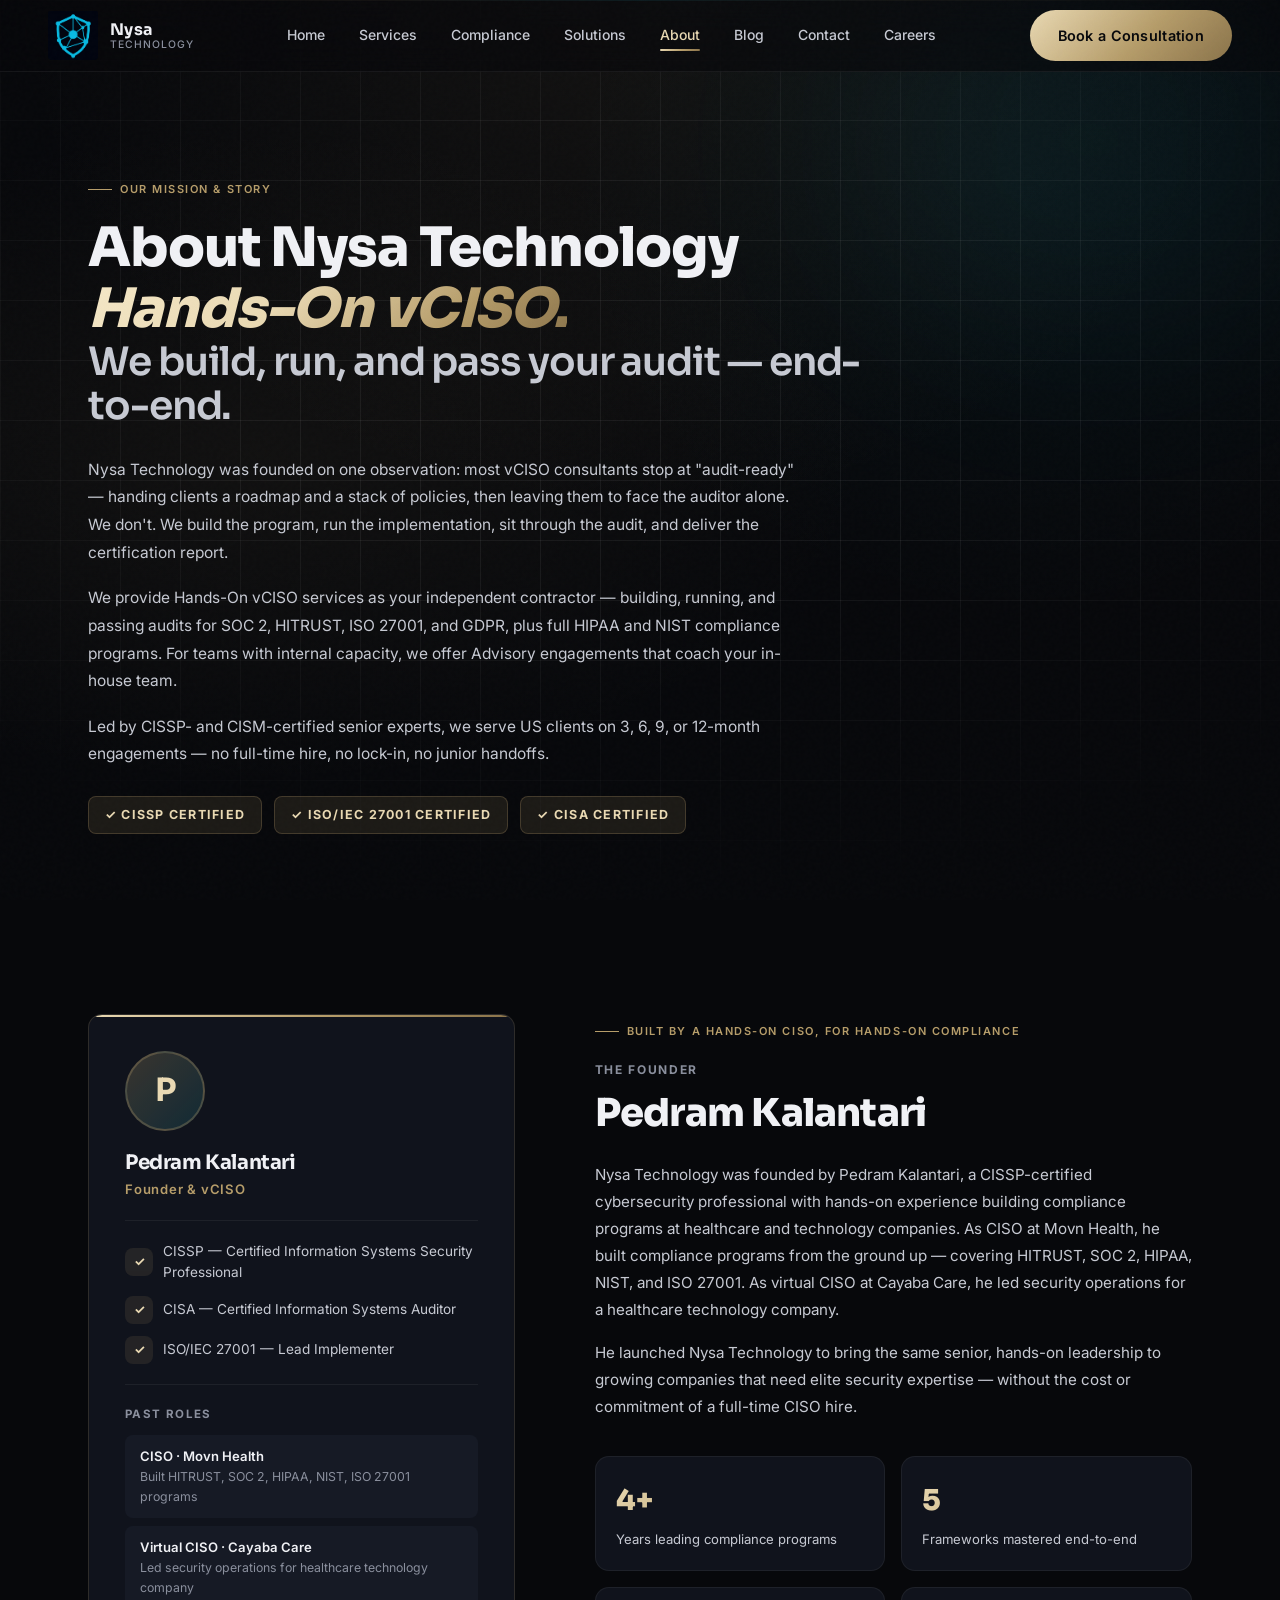
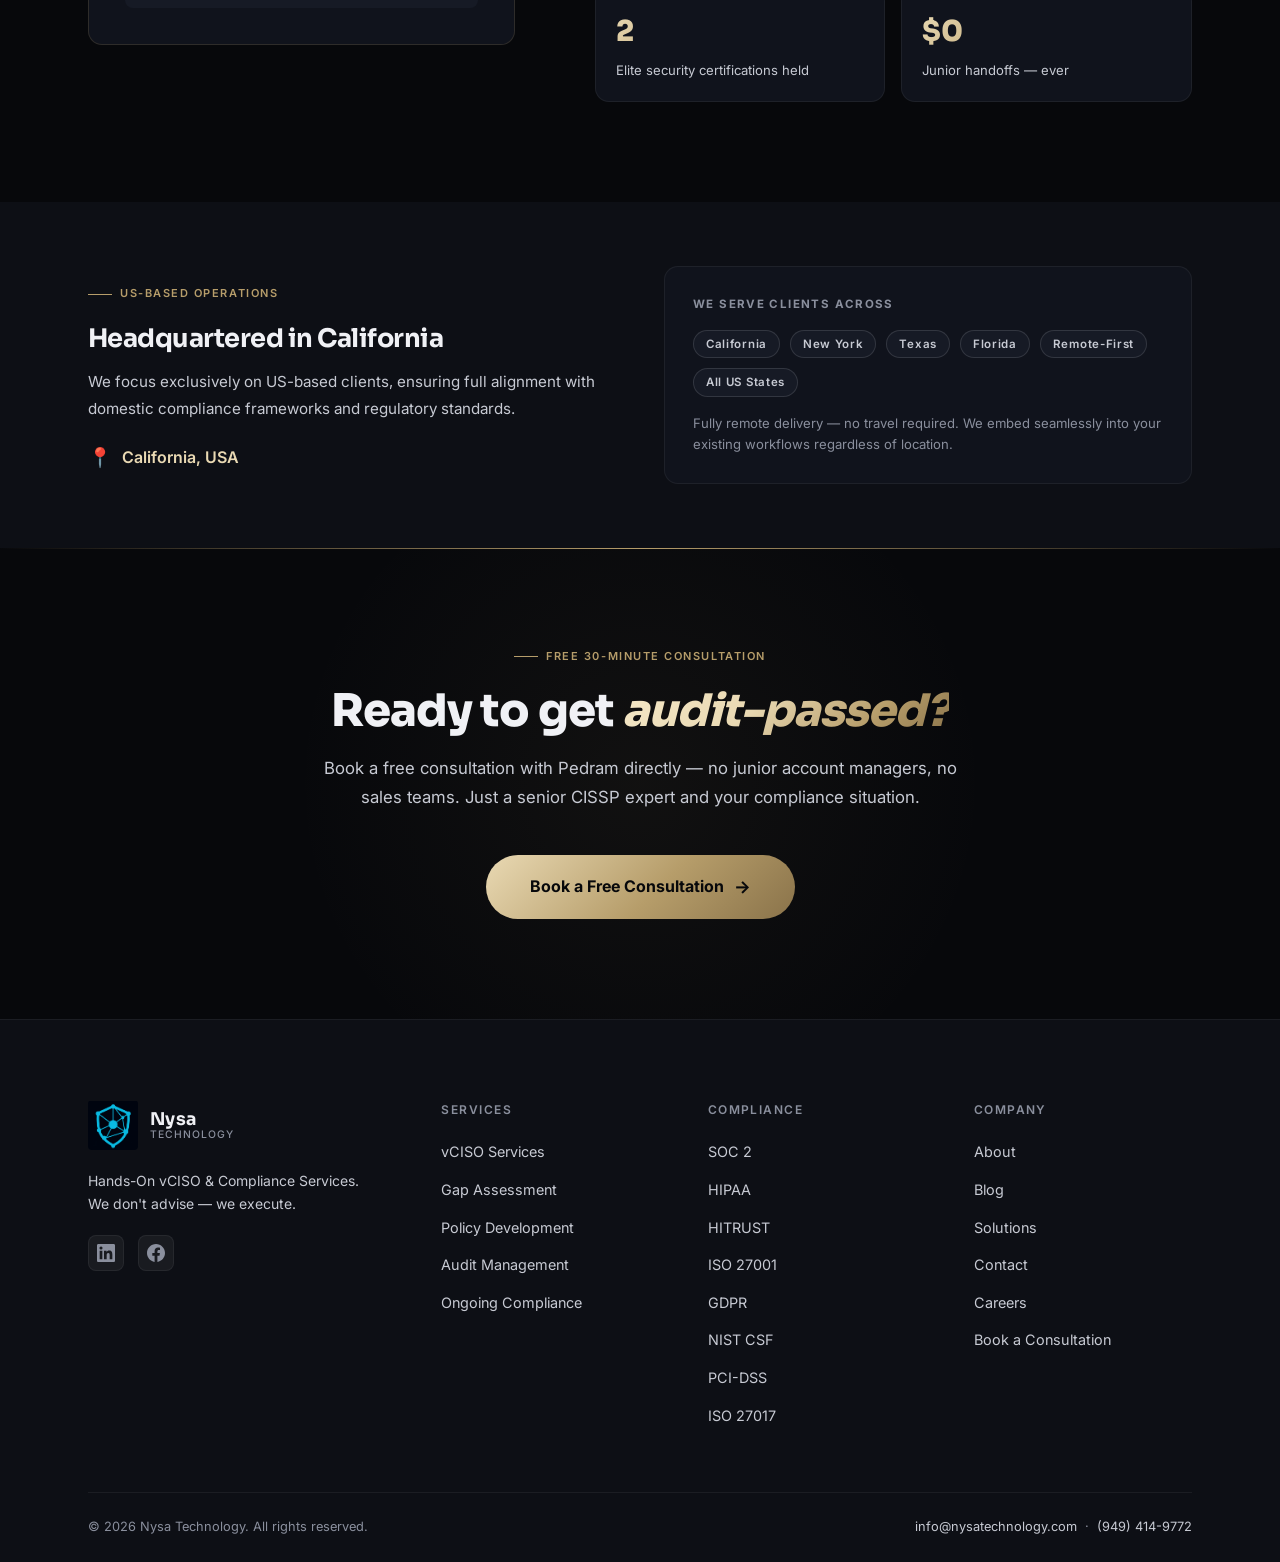
==== commit 7ef7831d: "SEO: add canonical + Open Graph/Twitter tags to all pages" ====
--- a/about.html
+++ b/about.html
@@ -16,6 +16,22 @@
   <link rel="preconnect" href="https://fonts.googleapis.com">
   <link rel="preconnect" href="https://fonts.gstatic.com" crossorigin>
   <link href="https://fonts.googleapis.com/css2?family=Sora:wght@400;600;700;800&family=Inter:wght@400;500;600;700&display=swap" rel="stylesheet">
+    <link rel="icon" href="favicon.ico" sizes="48x48" />
+  <link rel="icon" type="image/png" sizes="48x48" href="favicon-48x48.png" />
+  <link rel="icon" type="image/png" sizes="32x32" href="favicon-32x32.png" />
+  <link rel="icon" type="image/png" sizes="16x16" href="favicon-16x16.png" />
+  <link rel="apple-touch-icon" sizes="180x180" href="apple-touch-icon.png" />
+    <link rel="canonical" href="https://nysatechnology.com/about" />
+  <meta property="og:type" content="website" />
+  <meta property="og:site_name" content="Nysa Technology" />
+  <meta property="og:title" content="About Nysa Technology | Hands-On vCISO &amp; Compliance" />
+  <meta property="og:description" content="Nysa Technology was founded by Pedram Kalantari, CISSP-certified. We build, run, and pass SOC 2, HIPAA, HITRUST, ISO 27001, GDPR, and NIST audits end-to-end." />
+  <meta property="og:url" content="https://nysatechnology.com/about" />
+  <meta property="og:image" content="https://nysatechnology.com/logo.png" />
+  <meta name="twitter:card" content="summary" />
+  <meta name="twitter:title" content="About Nysa Technology | Hands-On vCISO &amp; Compliance" />
+  <meta name="twitter:description" content="Nysa Technology was founded by Pedram Kalantari, CISSP-certified. We build, run, and pass SOC 2, HIPAA, HITRUST, ISO 27001, GDPR, and NIST audits end-to-end." />
+  <meta name="twitter:image" content="https://nysatechnology.com/logo.png" />
   <link rel="stylesheet" href="styles.css" />
   <style>
     /* ── Shared enhancements ── */
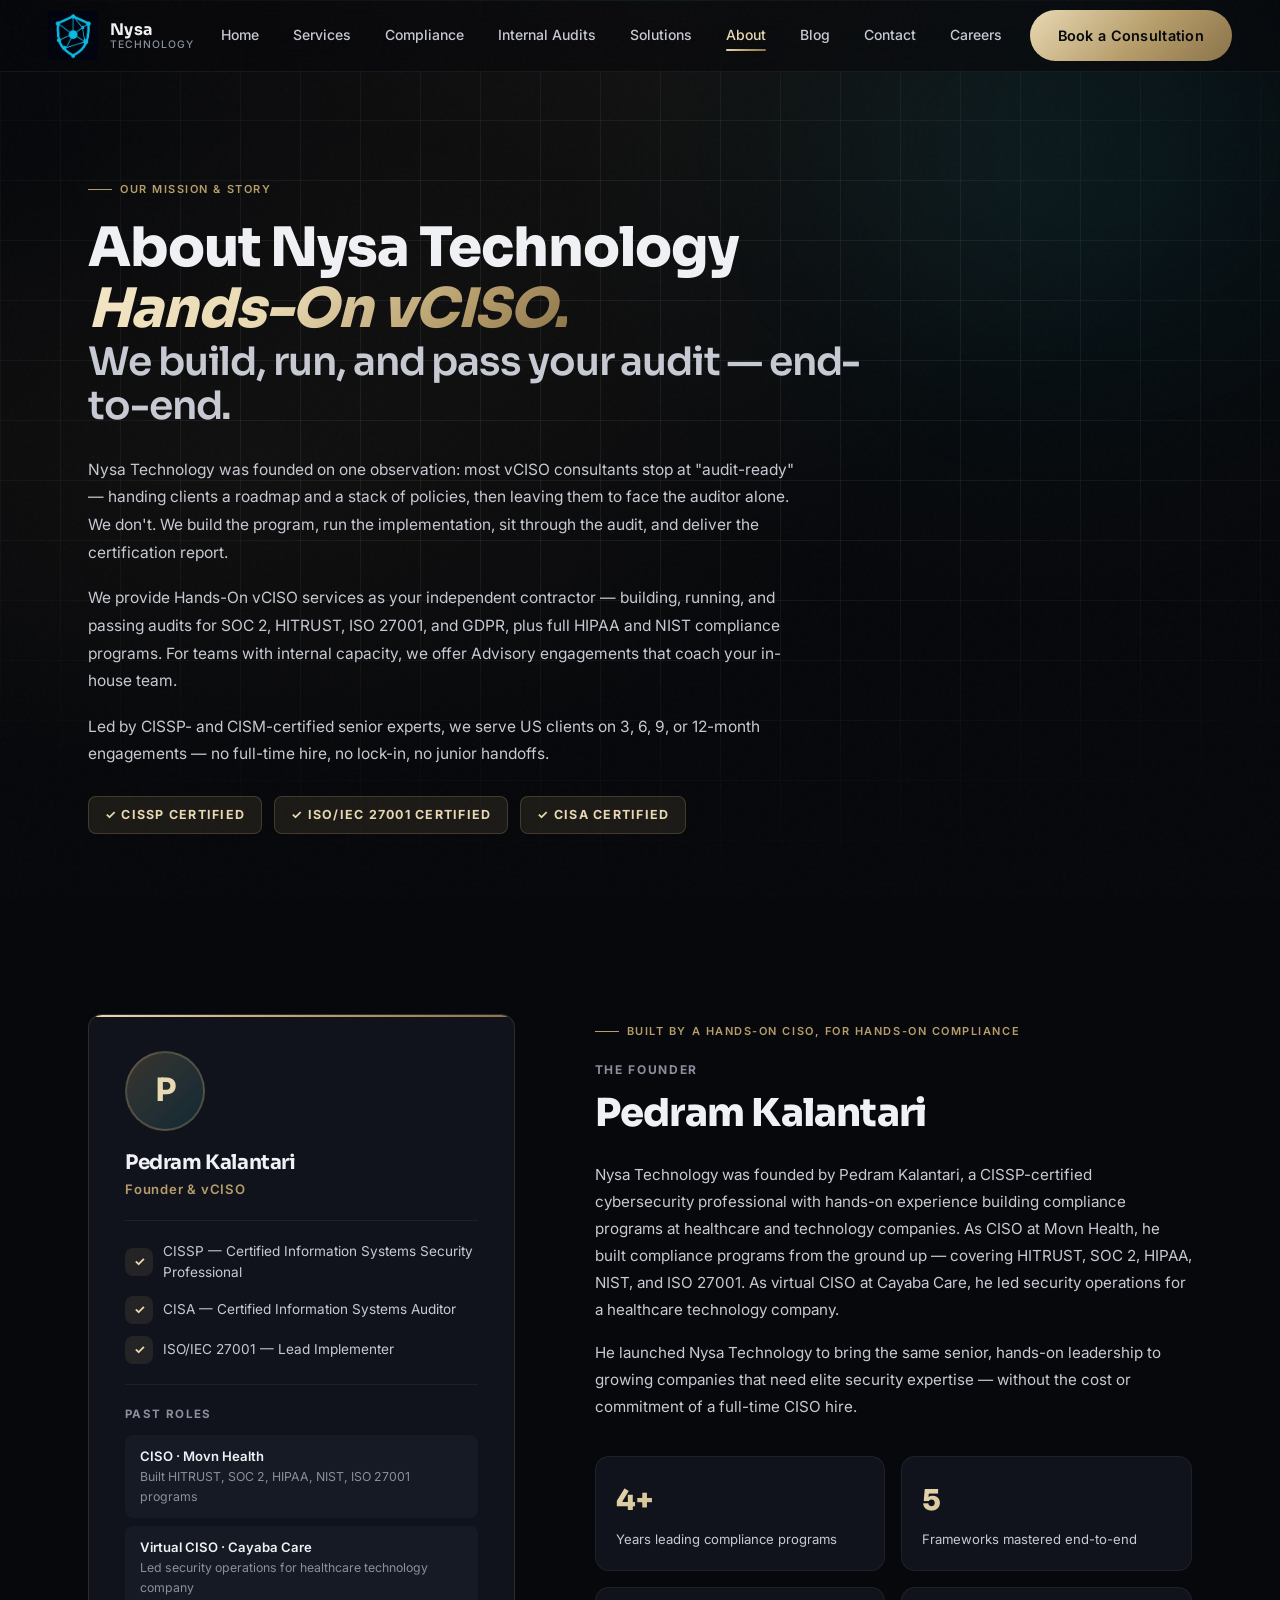
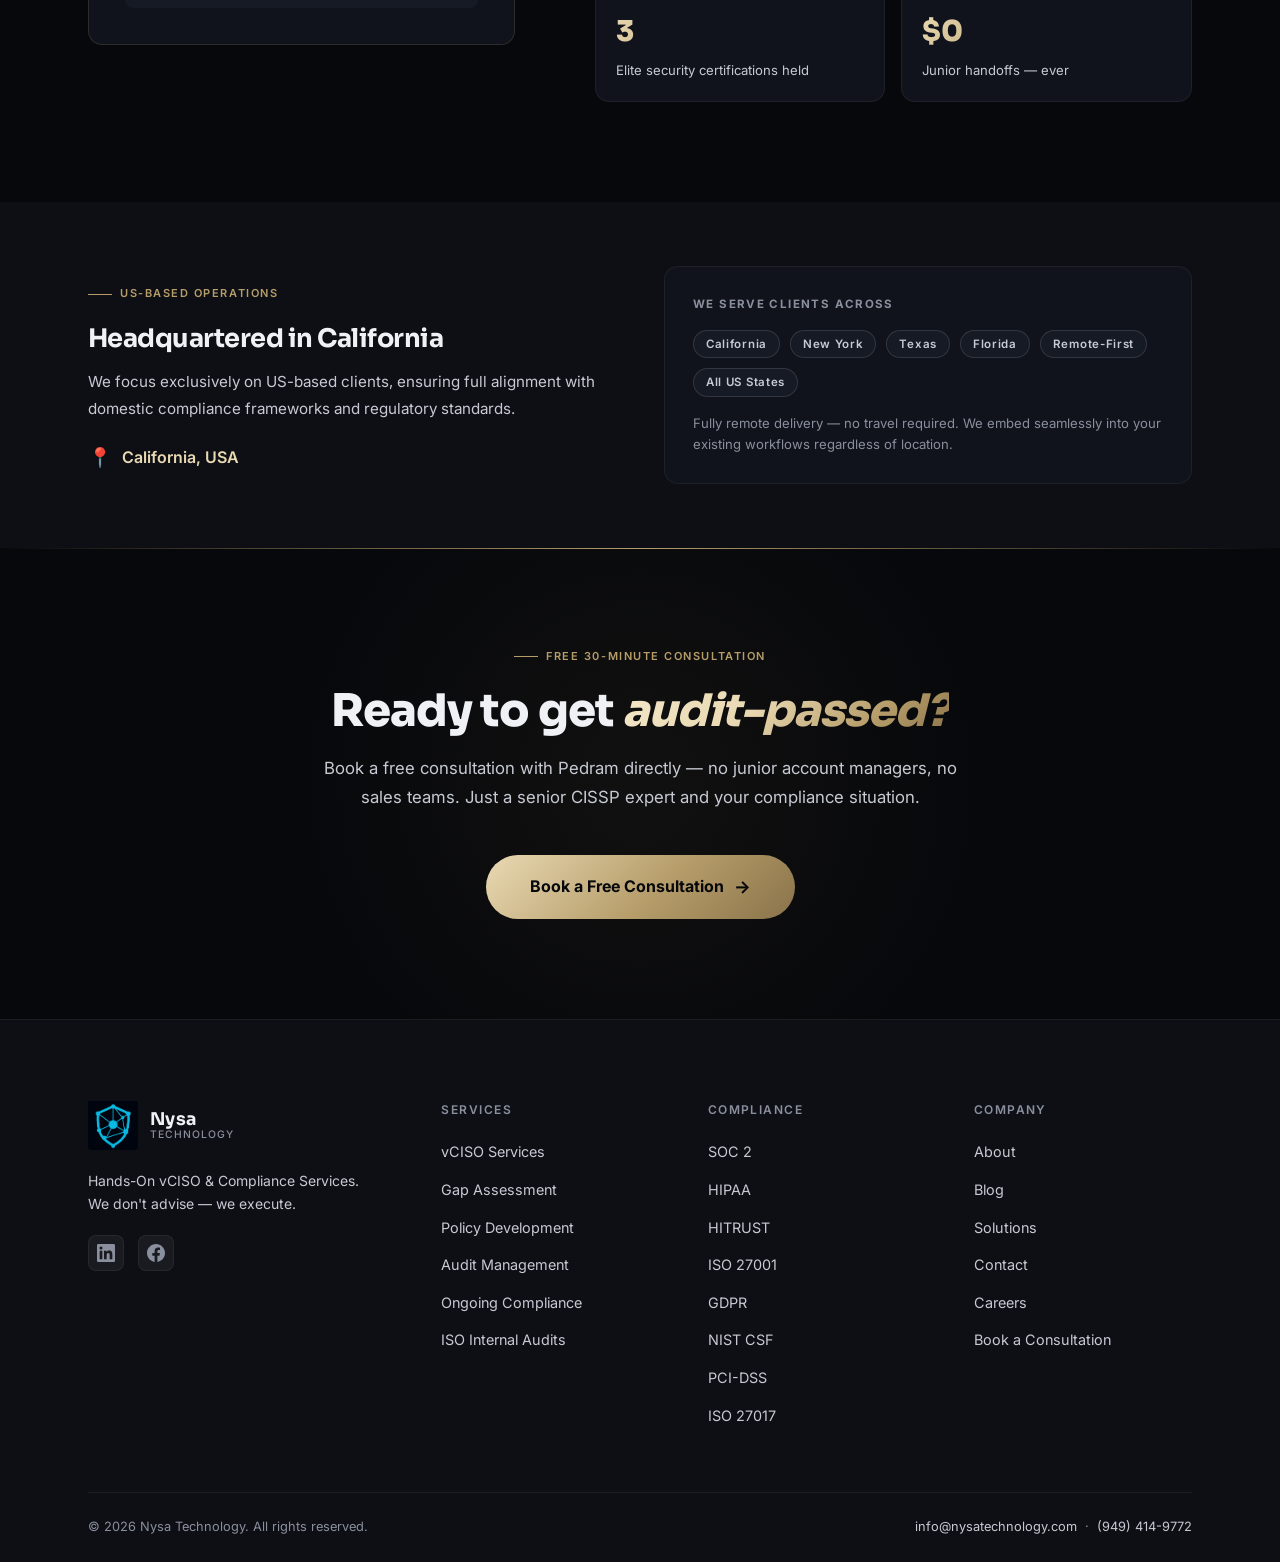
==== commit 355c79a1: "Add files via upload" ====
--- a/about.html
+++ b/about.html
@@ -135,6 +135,7 @@
       <a href="index.html" class="nav-link">Home</a>
       <a href="services.html" class="nav-link">Services</a>
       <a href="compliance.html" class="nav-link">Compliance</a>
+      <a href="internal-audits.html" class="nav-link">Internal Audits</a>
       <a href="partners.html" class="nav-link">Solutions</a>
       <a href="about.html" class="nav-link">About</a>
       <a href="blog.html" class="nav-link">Blog</a>
@@ -148,6 +149,7 @@
   <a href="index.html" class="nav-link">Home</a>
   <a href="services.html" class="nav-link">Services</a>
   <a href="compliance.html" class="nav-link">Compliance</a>
+  <a href="internal-audits.html" class="nav-link">Internal Audits</a>
   <a href="partners.html" class="nav-link">Solutions</a>
   <a href="about.html" class="nav-link">About</a>
   <a href="blog.html" class="nav-link">Blog</a>
@@ -330,7 +332,7 @@
           <a href="#" aria-label="Facebook" class="social-icon"><svg width="18" height="18" viewBox="0 0 24 24" fill="currentColor"><path d="M24 12.073c0-6.627-5.373-12-12-12s-12 5.373-12 12c0 5.99 4.388 10.954 10.125 11.854v-8.385H7.078v-3.47h3.047V9.43c0-3.007 1.792-4.669 4.533-4.669 1.312 0 2.686.235 2.686.235v2.953H15.83c-1.491 0-1.956.925-1.956 1.874v2.25h3.328l-.532 3.47h-2.796v8.385C19.612 23.027 24 18.062 24 12.073z"/></svg></a>
         </div>
       </div>
-      <div class="footer-col"><div class="footer-col-title">Services</div><ul><li><a href="services.html">vCISO Services</a></li><li><a href="services.html">Gap Assessment</a></li><li><a href="services.html">Policy Development</a></li><li><a href="services.html">Audit Management</a></li><li><a href="services.html">Ongoing Compliance</a></li></ul></div>
+      <div class="footer-col"><div class="footer-col-title">Services</div><ul><li><a href="services.html">vCISO Services</a></li><li><a href="services.html">Gap Assessment</a></li><li><a href="services.html">Policy Development</a></li><li><a href="services.html">Audit Management</a></li><li><a href="services.html">Ongoing Compliance</a></li><li><a href="internal-audits.html">ISO Internal Audits</a></li></ul></div>
       <div class="footer-col"><div class="footer-col-title">Compliance</div><ul><li><a href="compliance.html">SOC 2</a></li><li><a href="compliance.html">HIPAA</a></li><li><a href="compliance.html">HITRUST</a></li><li><a href="compliance.html">ISO 27001</a></li><li><a href="compliance.html">GDPR</a></li><li><a href="compliance.html">NIST CSF</a></li><li><a href="compliance.html">PCI-DSS</a></li><li><a href="compliance.html">ISO 27017</a></li></ul></div>
       <div class="footer-col"><div class="footer-col-title">Company</div><ul><li><a href="about.html">About</a></li><li><a href="blog.html">Blog</a></li><li><a href="partners.html">Solutions</a></li><li><a href="contact.html">Contact</a></li><li><a href="careers.html">Careers</a></li><li><a href="https://calendly.com/pedrambk" target="_blank" rel="noopener">Book a Consultation</a></li></ul></div>
     </div>
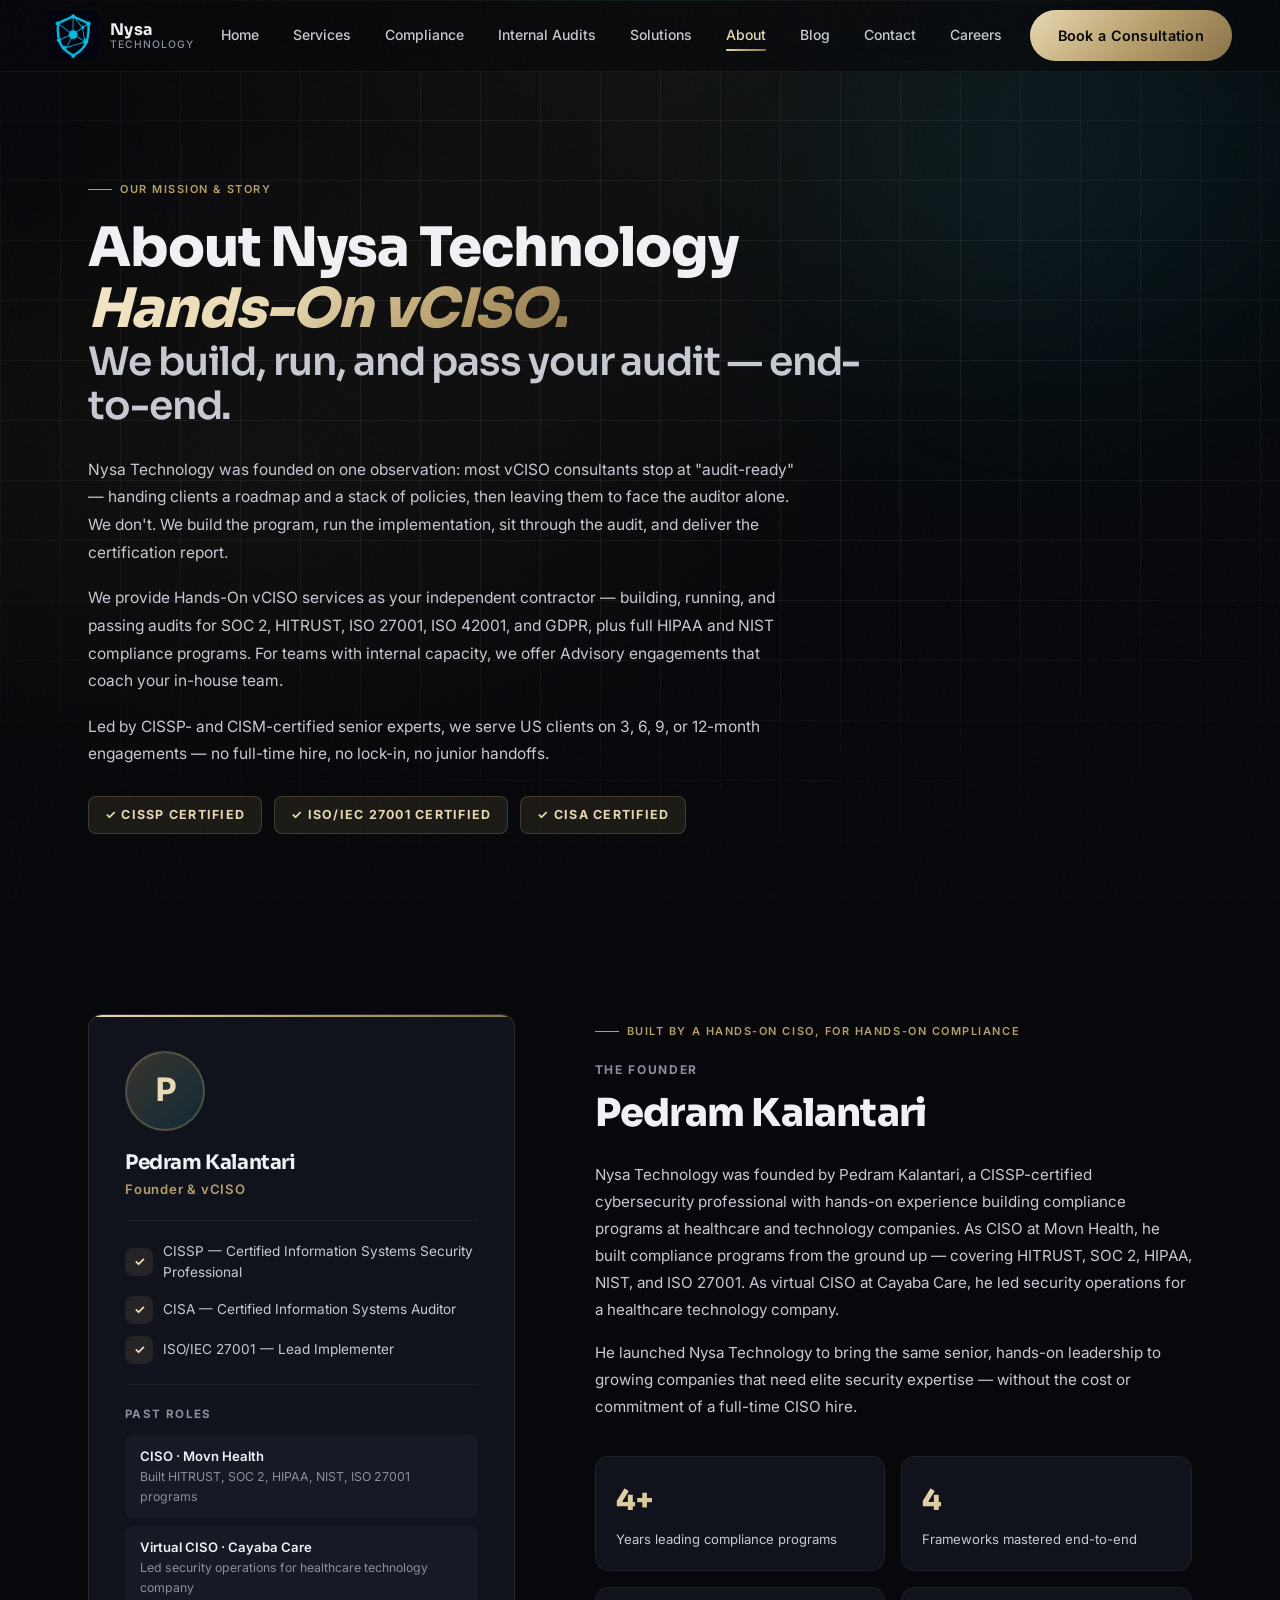
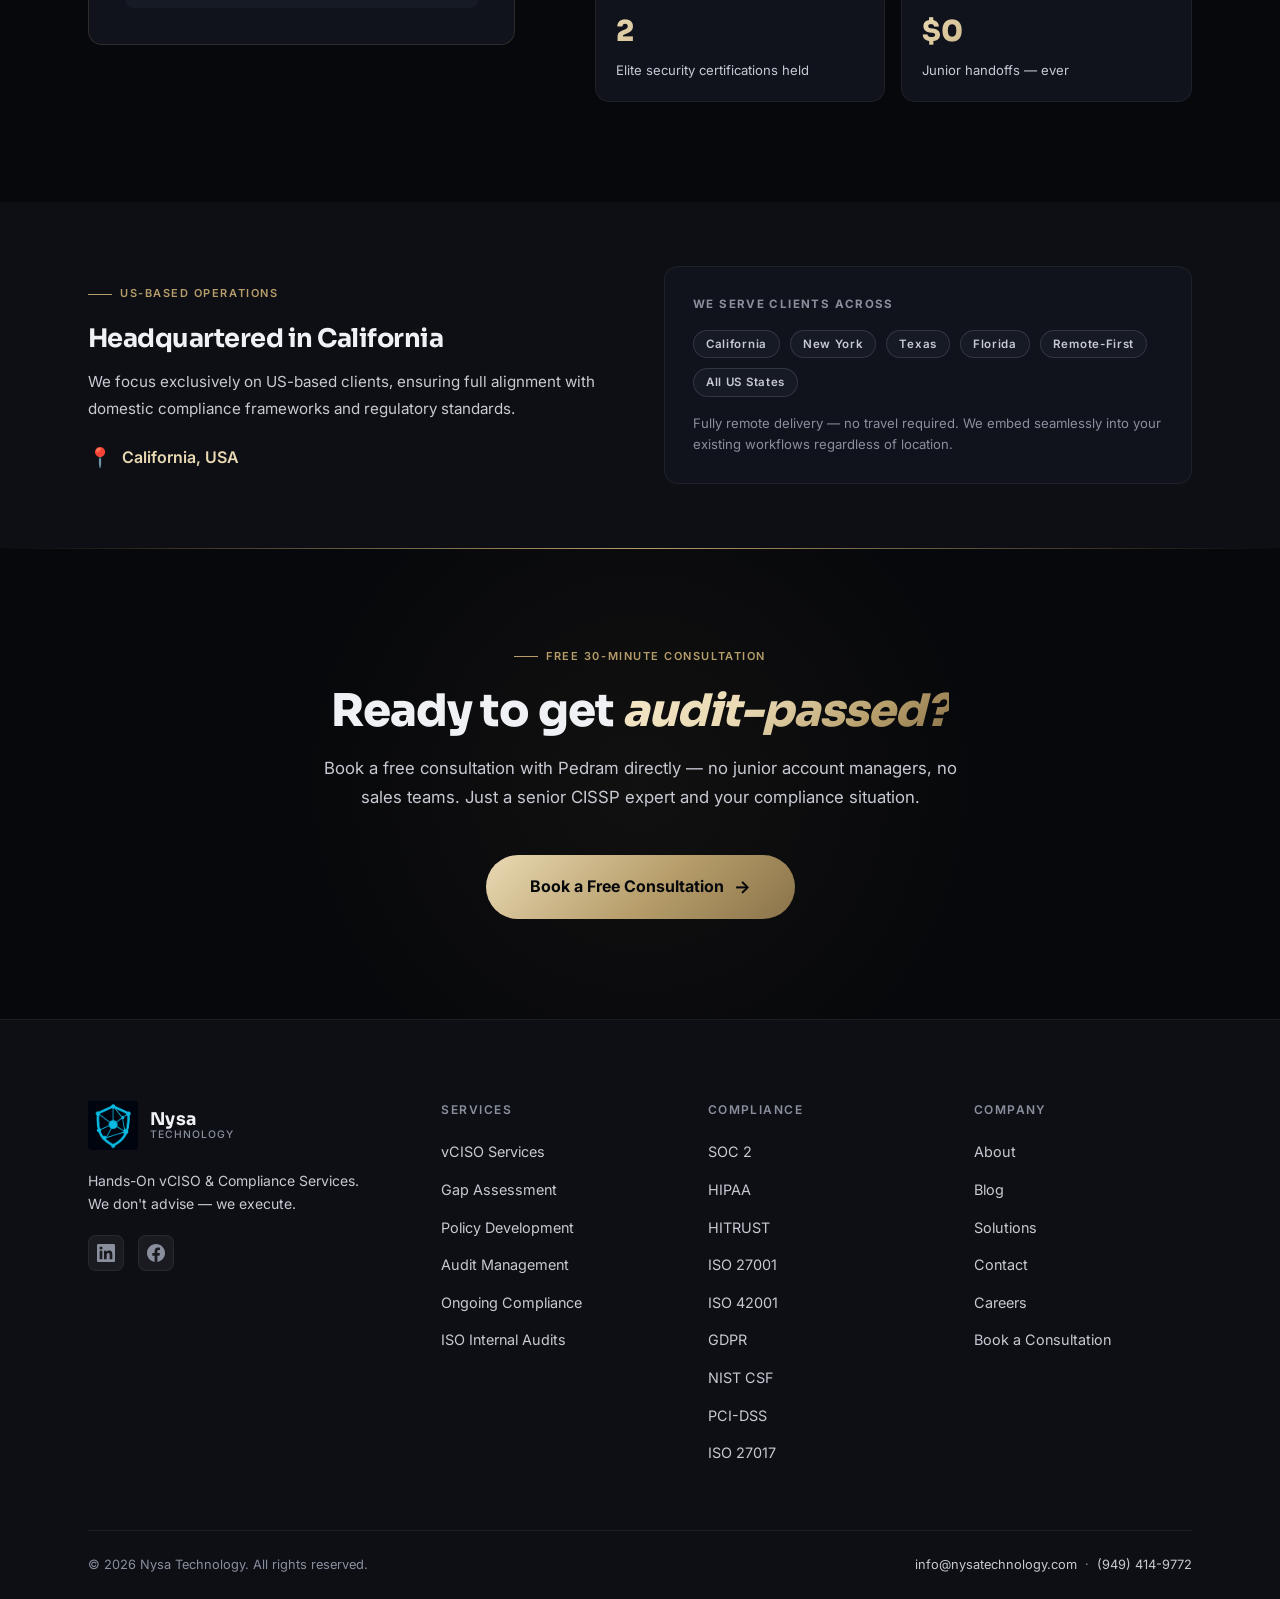
==== commit 0f398cb9: "Add files via upload" ====
--- a/about.html
+++ b/about.html
@@ -176,7 +176,7 @@
       </h1>
       <div style="display:flex;flex-direction:column;gap:18px;max-width:720px;">
         <p class="hero-p" style="color:var(--text-dim);font-size:0.97rem;line-height:1.78;">Nysa Technology was founded on one observation: most vCISO consultants stop at "audit-ready" — handing clients a roadmap and a stack of policies, then leaving them to face the auditor alone. We don't. We build the program, run the implementation, sit through the audit, and deliver the certification report.</p>
-        <p class="hero-p" style="color:var(--text-dim);font-size:0.97rem;line-height:1.78;">We provide Hands-On vCISO services as your independent contractor — building, running, and passing audits for SOC 2, HITRUST, ISO 27001, and GDPR, plus full HIPAA and NIST compliance programs. For teams with internal capacity, we offer Advisory engagements that coach your in-house team.</p>
+        <p class="hero-p" style="color:var(--text-dim);font-size:0.97rem;line-height:1.78;">We provide Hands-On vCISO services as your independent contractor — building, running, and passing audits for SOC 2, HITRUST, ISO 27001, ISO 42001, and GDPR, plus full HIPAA and NIST compliance programs. For teams with internal capacity, we offer Advisory engagements that coach your in-house team.</p>
         <p class="hero-p" style="color:var(--text-dim);font-size:0.97rem;line-height:1.78;">Led by CISSP- and CISM-certified senior experts, we serve US clients on 3, 6, 9, or 12-month engagements — no full-time hire, no lock-in, no junior handoffs.</p>
       </div>
       <div class="cert-row hero-certs">
@@ -333,7 +333,7 @@
         </div>
       </div>
       <div class="footer-col"><div class="footer-col-title">Services</div><ul><li><a href="services.html">vCISO Services</a></li><li><a href="services.html">Gap Assessment</a></li><li><a href="services.html">Policy Development</a></li><li><a href="services.html">Audit Management</a></li><li><a href="services.html">Ongoing Compliance</a></li><li><a href="internal-audits.html">ISO Internal Audits</a></li></ul></div>
-      <div class="footer-col"><div class="footer-col-title">Compliance</div><ul><li><a href="compliance.html">SOC 2</a></li><li><a href="compliance.html">HIPAA</a></li><li><a href="compliance.html">HITRUST</a></li><li><a href="compliance.html">ISO 27001</a></li><li><a href="compliance.html">GDPR</a></li><li><a href="compliance.html">NIST CSF</a></li><li><a href="compliance.html">PCI-DSS</a></li><li><a href="compliance.html">ISO 27017</a></li></ul></div>
+      <div class="footer-col"><div class="footer-col-title">Compliance</div><ul><li><a href="compliance.html">SOC 2</a></li><li><a href="compliance.html">HIPAA</a></li><li><a href="compliance.html">HITRUST</a></li><li><a href="compliance.html">ISO 27001</a></li><li><a href="compliance.html">ISO 42001</a></li><li><a href="compliance.html">GDPR</a></li><li><a href="compliance.html">NIST CSF</a></li><li><a href="compliance.html">PCI-DSS</a></li><li><a href="compliance.html">ISO 27017</a></li></ul></div>
       <div class="footer-col"><div class="footer-col-title">Company</div><ul><li><a href="about.html">About</a></li><li><a href="blog.html">Blog</a></li><li><a href="partners.html">Solutions</a></li><li><a href="contact.html">Contact</a></li><li><a href="careers.html">Careers</a></li><li><a href="https://calendly.com/pedrambk" target="_blank" rel="noopener">Book a Consultation</a></li></ul></div>
     </div>
     <div class="footer-bottom">
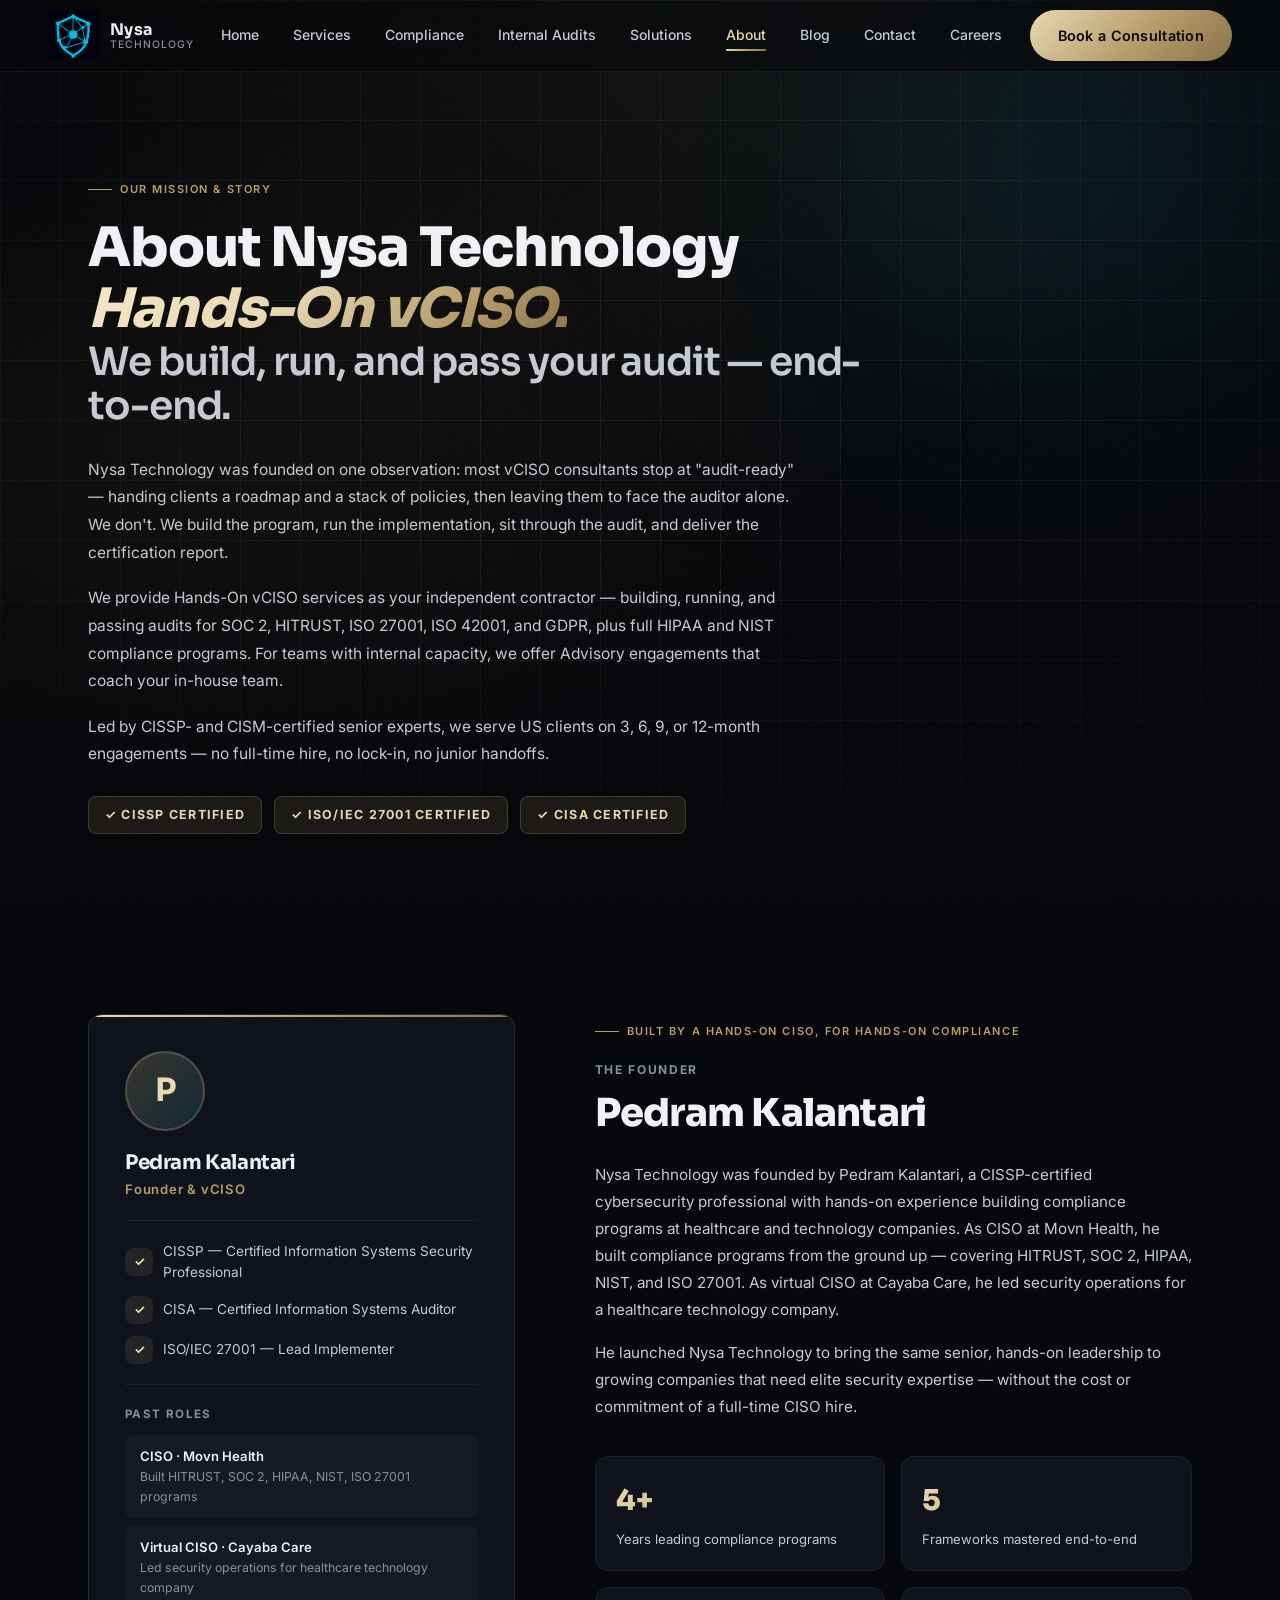
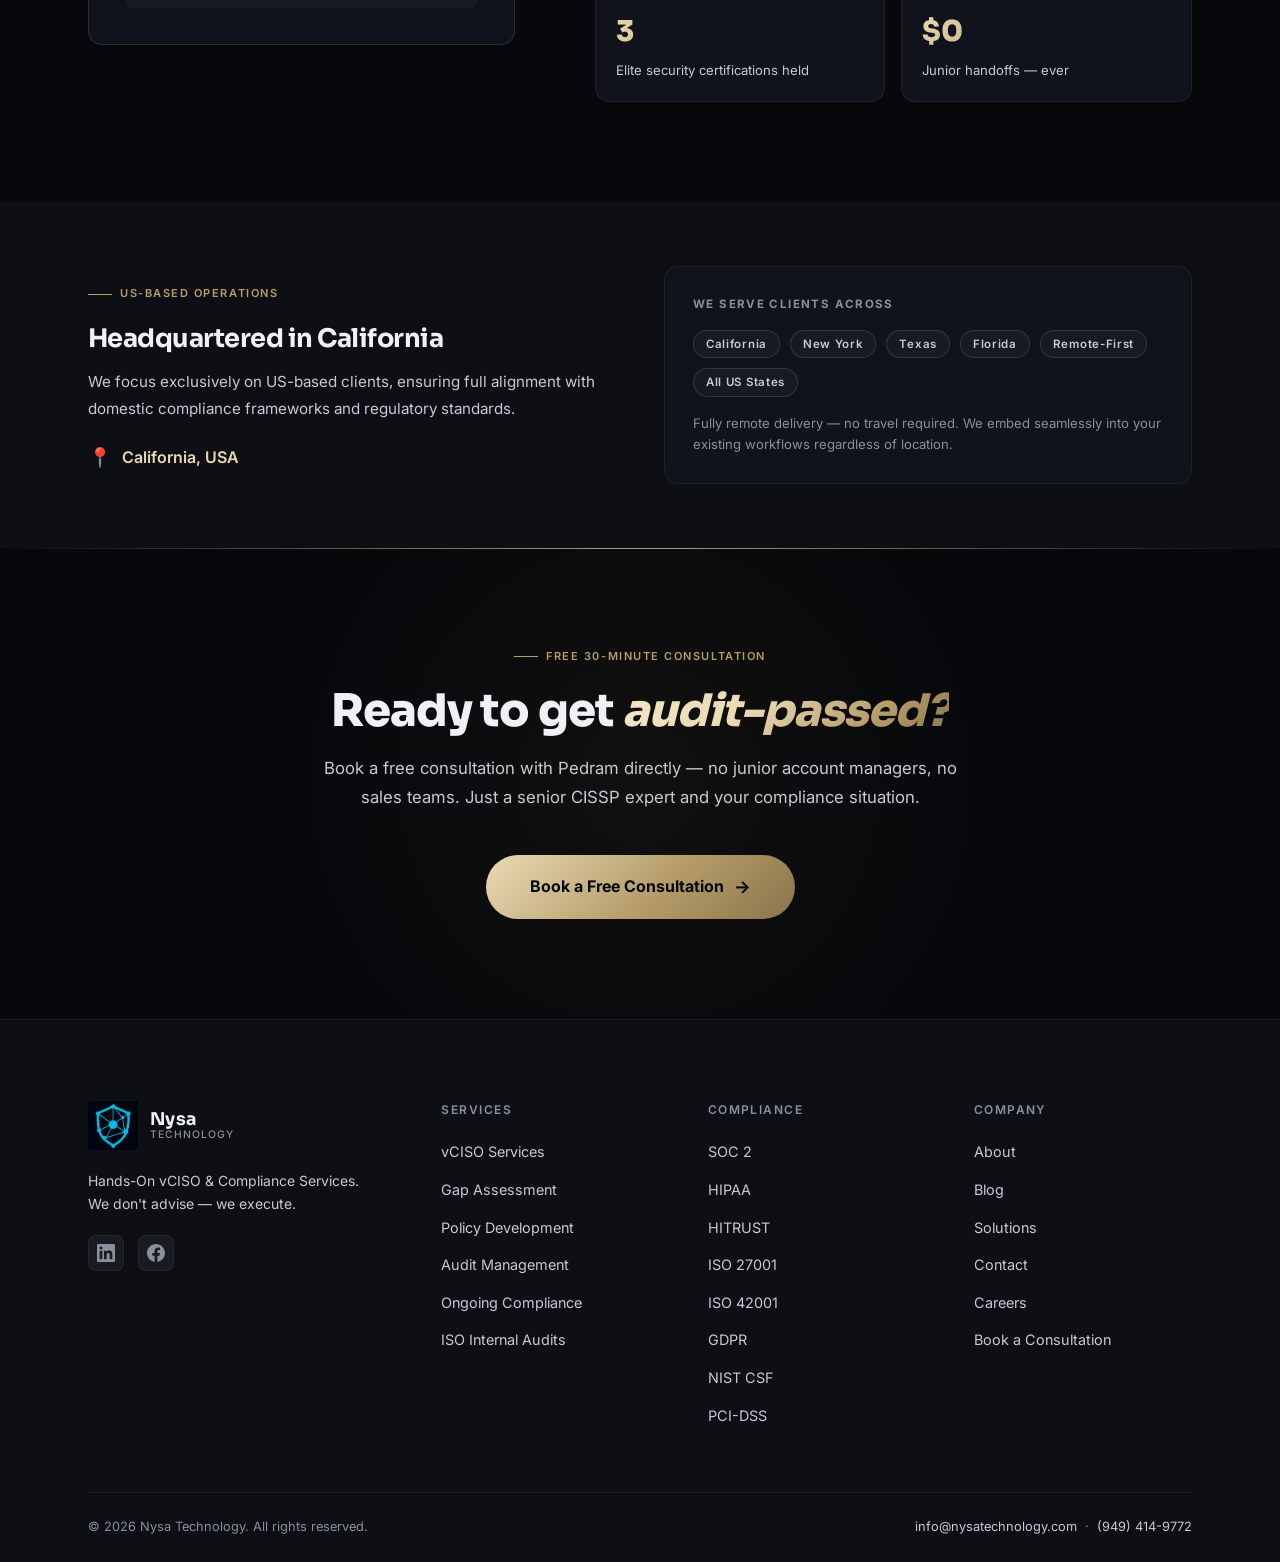
==== commit 6089ded3: "Add files via upload" ====
--- a/about.html
+++ b/about.html
@@ -333,7 +333,7 @@
         </div>
       </div>
       <div class="footer-col"><div class="footer-col-title">Services</div><ul><li><a href="services.html">vCISO Services</a></li><li><a href="services.html">Gap Assessment</a></li><li><a href="services.html">Policy Development</a></li><li><a href="services.html">Audit Management</a></li><li><a href="services.html">Ongoing Compliance</a></li><li><a href="internal-audits.html">ISO Internal Audits</a></li></ul></div>
-      <div class="footer-col"><div class="footer-col-title">Compliance</div><ul><li><a href="compliance.html">SOC 2</a></li><li><a href="compliance.html">HIPAA</a></li><li><a href="compliance.html">HITRUST</a></li><li><a href="compliance.html">ISO 27001</a></li><li><a href="compliance.html">ISO 42001</a></li><li><a href="compliance.html">GDPR</a></li><li><a href="compliance.html">NIST CSF</a></li><li><a href="compliance.html">PCI-DSS</a></li><li><a href="compliance.html">ISO 27017</a></li></ul></div>
+      <div class="footer-col"><div class="footer-col-title">Compliance</div><ul><li><a href="compliance.html">SOC 2</a></li><li><a href="compliance.html">HIPAA</a></li><li><a href="compliance.html">HITRUST</a></li><li><a href="compliance.html">ISO 27001</a></li><li><a href="compliance.html">ISO 42001</a></li><li><a href="compliance.html">GDPR</a></li><li><a href="compliance.html">NIST CSF</a></li><li><a href="compliance.html">PCI-DSS</a></li></ul></div>
       <div class="footer-col"><div class="footer-col-title">Company</div><ul><li><a href="about.html">About</a></li><li><a href="blog.html">Blog</a></li><li><a href="partners.html">Solutions</a></li><li><a href="contact.html">Contact</a></li><li><a href="careers.html">Careers</a></li><li><a href="https://calendly.com/pedrambk" target="_blank" rel="noopener">Book a Consultation</a></li></ul></div>
     </div>
     <div class="footer-bottom">
